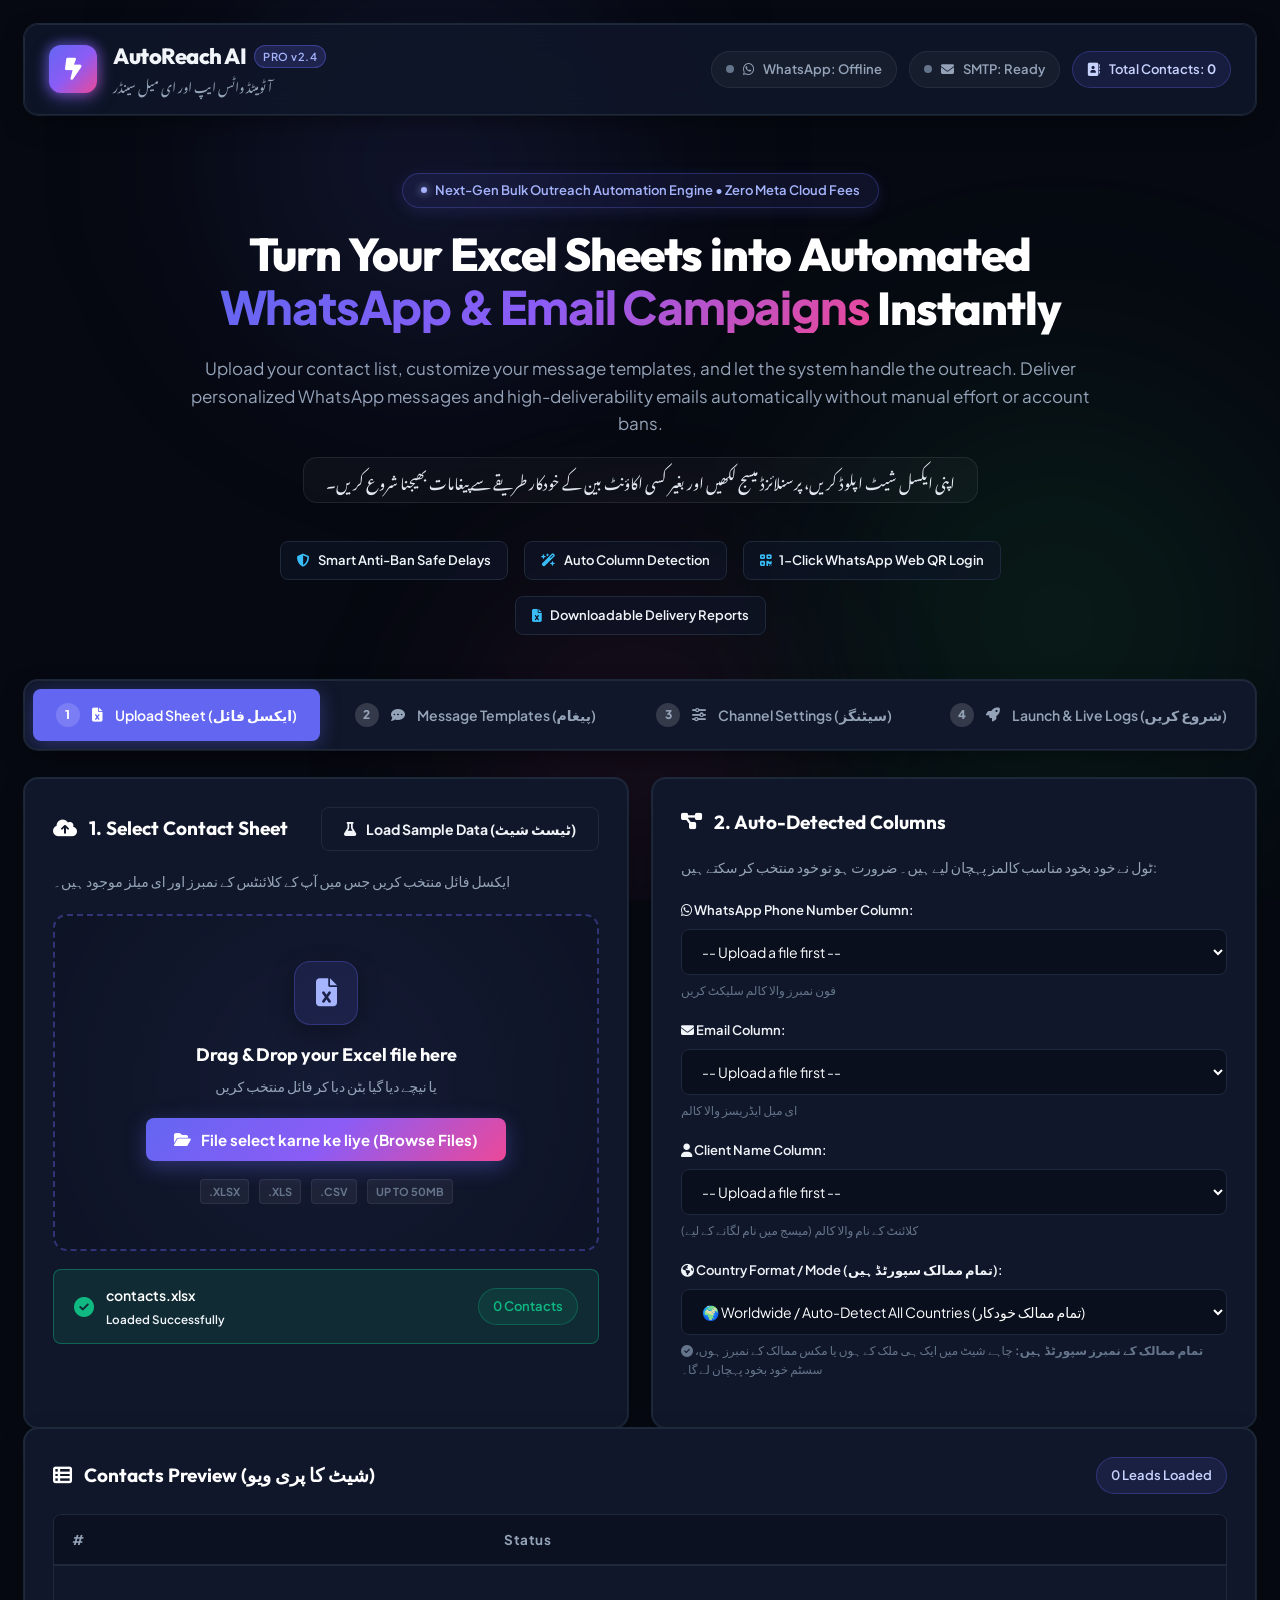
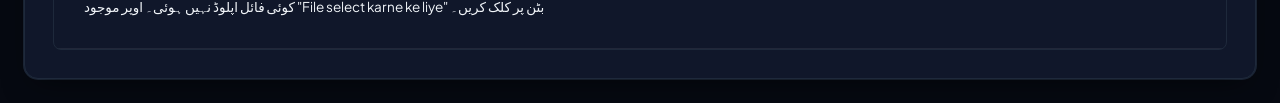
==== templates/index.html @ 42fe32dc "fix: route static assets directly to Flask for Vercel deployment" ====
<!DOCTYPE html>
<html lang="en">
<head>
    <meta charset="UTF-8">
    <meta name="viewport" content="width=device-width, initial-scale=1.0">
    <title>AutoReach AI - Turn Your Excel Sheets into Automated WhatsApp & Email Campaigns Instantly</title>
    <!-- Stylesheets -->
    <link rel="stylesheet" href="/static/style.css">
    <link rel="stylesheet" href="https://cdnjs.cloudflare.com/ajax/libs/font-awesome/6.5.1/css/all.min.css">
</head>
<body>
    <!-- Ambient Background Light Effects -->
    <div class="bg-ambient">
        <div class="ambient-light-1"></div>
        <div class="ambient-light-2"></div>
        <div class="ambient-light-3"></div>
    </div>

    <div class="app-wrapper">
        <!-- Top Navigation Bar -->
        <header class="top-navbar">
            <a href="#" class="brand-wrapper">
                <div class="brand-icon-box">
                    <i class="fa-solid fa-bolt-lightning"></i>
                </div>
                <div class="brand-text">
                    <h1>AutoReach AI <span class="version-tag">PRO v2.4</span></h1>
                    <span class="brand-urdu-tag">آٹومیٹڈ واٹس ایپ اور ای میل سینڈر</span>
                </div>
            </a>

            <!-- System Indicators -->
            <div class="nav-indicators">
                <div class="status-badge wa-badge" id="waStatusPill">
                    <span class="dot"></span>
                    <i class="fa-brands fa-whatsapp"></i>
                    <span id="waStatusText">WhatsApp: Offline</span>
                </div>
                <div class="status-badge email-badge" id="emailStatusPill">
                    <span class="dot"></span>
                    <i class="fa-solid fa-envelope"></i>
                    <span id="emailStatusText">SMTP: Ready</span>
                </div>
                <div class="status-badge contacts-counter-badge">
                    <i class="fa-solid fa-address-book"></i>
                    <span>Total Contacts: <strong id="totalContactsBadge">0</strong></span>
                </div>
            </div>
        </header>

        <!-- Hero Section with User's Exact Heading & Copy -->
        <section class="hero-section">
            <div class="hero-pill">
                <span class="pulse-indicator"></span>
                <span>Next-Gen Bulk Outreach Automation Engine • Zero Meta Cloud Fees</span>
            </div>

            <h1 class="hero-title">
                Turn Your Excel Sheets into Automated <span class="gradient-text">WhatsApp & Email Campaigns</span> Instantly
            </h1>

            <p class="hero-lead">
                Upload your contact list, customize your message templates, and let the system handle the outreach. Deliver personalized WhatsApp messages and high-deliverability emails automatically without manual effort or account bans.
            </p>

            <div class="hero-urdu-box">
                اپنی ایکسل شیٹ اپلوڈ کریں، پرسنلائزڈ میسج لکھیں اور بغیر کسی اکاؤنٹ بین کے خودکار طریقے سے پیغامات بھیجنا شروع کریں۔
            </div>

            <div class="features-bar">
                <div class="feature-pill-item">
                    <i class="fa-solid fa-shield-halved"></i>
                    <span>Smart Anti-Ban Safe Delays</span>
                </div>
                <div class="feature-pill-item">
                    <i class="fa-solid fa-wand-magic-sparkles"></i>
                    <span>Auto Column Detection</span>
                </div>
                <div class="feature-pill-item">
                    <i class="fa-solid fa-qrcode"></i>
                    <span>1-Click WhatsApp Web QR Login</span>
                </div>
                <div class="feature-pill-item">
                    <i class="fa-solid fa-file-excel"></i>
                    <span>Downloadable Delivery Reports</span>
                </div>
            </div>
        </section>

        <!-- 4-Step Interactive Workflow Navigation -->
        <nav class="workflow-nav-wrapper">
            <div class="workflow-tabs">
                <button class="tab-trigger active" data-tab="tab-upload">
                    <span class="tab-step-badge">1</span>
                    <i class="fa-solid fa-file-excel"></i>
                    <span>Upload Sheet (ایکسل فائل)</span>
                </button>
                <button class="tab-trigger" data-tab="tab-message">
                    <span class="tab-step-badge">2</span>
                    <i class="fa-solid fa-comment-dots"></i>
                    <span>Message Templates (پیغام)</span>
                </button>
                <button class="tab-trigger" data-tab="tab-config">
                    <span class="tab-step-badge">3</span>
                    <i class="fa-solid fa-sliders"></i>
                    <span>Channel Settings (سیٹنگز)</span>
                </button>
                <button class="tab-trigger" data-tab="tab-campaign">
                    <span class="tab-step-badge">4</span>
                    <i class="fa-solid fa-rocket"></i>
                    <span>Launch & Live Logs (شروع کریں)</span>
                </button>
            </div>
        </nav>

        <!-- TAB 1: UPLOAD & MAPPING -->
        <section class="tab-content active" id="tab-upload">
            <div class="grid-2">
                <!-- Dropzone Area -->
                <div class="pro-card">
                    <div class="pro-card-header">
                        <h3><i class="fa-solid fa-cloud-arrow-up text-accent"></i> 1. Select Contact Sheet</h3>
                        <button type="button" class="btn-pro btn-pro-outline font-sm" id="btnLoadSample">
                            <i class="fa-solid fa-flask"></i> Load Sample Data (ٹیسٹ شیٹ)
                        </button>
                    </div>
                    <p class="card-subtitle">
                        ایکسل فائل منتخب کریں جس میں آپ کے کلائنٹس کے نمبرز اور ای میلز موجود ہیں۔
                    </p>

                    <div class="dropzone-container" id="dropZone">
                        <input type="file" id="fileInput" accept=".xlsx, .xls, .csv" hidden>
                        <div class="drop-icon-wrapper">
                            <i class="fa-solid fa-file-excel"></i>
                        </div>
                        <h4 class="drop-headline">Drag & Drop your Excel file here</h4>
                        <p class="drop-subtext">یا نیچے دیا گیا بٹن دبا کر فائل منتخب کریں</p>

                        <!-- User's Requested Button -->
                        <button type="button" class="btn-file-select" onclick="document.getElementById('fileInput').click()">
                            <i class="fa-solid fa-folder-open"></i> File select karne ke liye (Browse Files)
                        </button>

                        <div class="file-type-tags">
                            <span class="tag-badge">.XLSX</span>
                            <span class="tag-badge">.XLS</span>
                            <span class="tag-badge">.CSV</span>
                            <span class="tag-badge">UP TO 50MB</span>
                        </div>
                    </div>

                    <div class="file-loaded-banner hidden" id="fileInfoBadge">
                        <div class="file-loaded-info">
                            <i class="fa-solid fa-circle-check"></i>
                            <div>
                                <div id="loadedFileName" style="color: white;">contacts.xlsx</div>
                                <small class="text-muted">Loaded Successfully</small>
                            </div>
                        </div>
                        <span class="status-badge connected" id="loadedRowCount">0 Contacts</span>
                    </div>
                </div>

                <!-- Column Auto-Mapper -->
                <div class="pro-card">
                    <div class="pro-card-header">
                        <h3><i class="fa-solid fa-diagram-project text-cyan"></i> 2. Auto-Detected Columns</h3>
                    </div>
                    <p class="card-subtitle">
                        ٹول نے خود بخود مناسب کالمز پہچان لیے ہیں۔ ضرورت ہو تو خود منتخب کر سکتے ہیں:
                    </p>

                    <div class="form-group">
                        <label class="form-label"><i class="fa-brands fa-whatsapp text-success"></i> WhatsApp Phone Number Column:</label>
                        <select id="mapPhone" class="form-select">
                            <option value="">-- Upload a file first --</option>
                        </select>
                        <small class="help-text">فون نمبرز والا کالم سلیکٹ کریں</small>
                    </div>

                    <div class="form-group">
                        <label class="form-label"><i class="fa-solid fa-envelope text-email"></i> Email Column:</label>
                        <select id="mapEmail" class="form-select">
                            <option value="">-- Upload a file first --</option>
                        </select>
                        <small class="help-text">ای میل ایڈریسز والا کالم</small>
                    </div>

                    <div class="form-group">
                        <label class="form-label"><i class="fa-solid fa-user text-warning"></i> Client Name Column:</label>
                        <select id="mapName" class="form-select">
                            <option value="">-- Upload a file first --</option>
                        </select>
                        <small class="help-text">کلائنٹ کے نام والا کالم (میسج میں نام لگانے کے لیے)</small>
                    </div>

                    <div class="form-group">
                        <label class="form-label"><i class="fa-solid fa-earth-americas text-cyan"></i> Country Format / Mode (تمام ممالک سپورٹڈ ہیں):</label>
                        <select id="countryModeSelect" class="form-select">
                            <option value="AUTO" selected>🌍 Worldwide / Auto-Detect All Countries (تمام ممالک خودکار)</option>
                            <option value="PK">🇵🇰 Pakistan (+92 / 03xx)</option>
                            <option value="AE">🇦🇪 United Arab Emirates (+971 / 05xx)</option>
                            <option value="SA">🇸🇦 Saudi Arabia (+966 / 05xx)</option>
                            <option value="US">🇺🇸 United States / Canada (+1)</option>
                            <option value="GB">🇬🇧 United Kingdom (+44)</option>
                            <option value="IN">🇮🇳 India (+91)</option>
                            <option value="OM">🇴🇲 Oman (+968)</option>
                            <option value="QA">🇶🇦 Qatar (+974)</option>
                            <option value="KW">🇰🇼 Kuwait (+965)</option>
                            <option value="BH">🇧🇭 Bahrain (+973)</option>
                            <option value="DE">🇩🇪 Germany (+49)</option>
                            <option value="TR">🇹🇷 Turkey (+90)</option>
                            <option value="AU">🇦🇺 Australia (+61)</option>
                        </select>
                        <small class="help-text">
                            <i class="fa-solid fa-circle-check text-success"></i> <strong>تمام ممالک کے نمبرز سپورٹڈ ہیں:</strong> چاہے شیٹ میں ایک ہی ملک کے ہوں یا مکس ممالک کے نمبرز ہوں، سسٹم خود بخود پہچان لے گا۔
                        </small>
                    </div>
                </div>
            </div>

            <!-- Contacts Preview Table -->
            <div class="pro-card mt-4">
                <div class="pro-card-header">
                    <h3><i class="fa-solid fa-table-list text-accent"></i> Contacts Preview (شیٹ کا پری ویو)</h3>
                    <span class="status-badge contacts-counter-badge" id="previewTotalBadge">0 Leads Loaded</span>
                </div>
                <div class="pro-table-wrapper">
                    <table class="pro-table" id="previewTable">
                        <thead>
                            <tr>
                                <th>#</th>
                                <th>Status</th>
                            </tr>
                        </thead>
                        <tbody>
                            <tr>
                                <td colspan="2" class="text-center text-muted" style="padding: 30px;">
                                    کوئی فائل اپلوڈ نہیں ہوئی۔ اوپر موجود "File select karne ke liye" بٹن پر کلک کریں۔
                                </td>
                            </tr>
                        </tbody>
                    </table>
                </div>
            </div>
        </section>

        <!-- TAB 2: MESSAGE TEMPLATES & LIVE PHONE PREVIEW -->
        <section class="tab-content" id="tab-message">
            <div class="variables-ribbon">
                <span class="ribbon-label"><i class="fa-solid fa-tags"></i> Dynamic Personalization Tags:</span>
                <div class="tags-group" id="variablesTags">
                    <button type="button" class="var-tag-btn" data-var="{Name}">+ {Name}</button>
                    <button type="button" class="var-tag-btn" data-var="{Phone}">+ {Phone}</button>
                    <button type="button" class="var-tag-btn" data-var="{Email}">+ {Email}</button>
                    <button type="button" class="var-tag-btn" data-var="{Company}">+ {Company}</button>
                </div>
                <small class="text-muted ml-auto">ٹیگ پر کلک کریں، یہ خود بخود میسج میں ایڈ ہو جائے گا</small>
            </div>

            <div class="grid-2">
                <!-- Text Editors -->
                <div>
                    <!-- WhatsApp Template -->
                    <div class="pro-card mb-4">
                        <div class="pro-card-header">
                            <h3><i class="fa-brands fa-whatsapp text-success"></i> WhatsApp Message Template</h3>
                        </div>
                        <div class="form-group">
                            <label class="form-label">Message Content (اردو یا انگلش):</label>
                            <textarea id="waMessageText" class="form-textarea" rows="7" placeholder="Salam {Name}!&#10;&#10;Umeed hai aap theek hongey. Humari service ke hawalay se rabta kar rahay hain...&#10;&#10;Regards,&#10;Your Business">Salam {Name}! 

Umeed hai aap theek hongey. Ye aik automated personalized message hai. Agar aap ko mazeed maloomat chahiye ho to zaroor rabta karein!

Regards,
My Business</textarea>
                            <small class="help-text">دائیں جانب فون پری ویو میں دیکھ سکتے ہیں کہ یہ میسج موبائل پر کیسا لگے گا</small>
                        </div>
                    </div>

                    <!-- Email Template -->
                    <div class="pro-card">
                        <div class="pro-card-header">
                            <h3><i class="fa-solid fa-envelope text-email"></i> Email Message Template</h3>
                        </div>
                        <div class="form-group">
                            <label class="form-label">Email Subject (موضوع):</label>
                            <input type="text" id="emailSubject" class="form-input" value="Special Update for {Name}">
                        </div>
                        <div class="form-group">
                            <label class="form-label">Email Body (پیغام):</label>
                            <textarea id="emailBody" class="form-textarea" rows="6" placeholder="Hi {Name},&#10;&#10;We are reaching out to you regarding...&#10;&#10;Best regards,&#10;Your Team">Dear {Name},

We hope this email finds you well. 

This is an automated communication regarding your inquiry. Please feel free to reply directly to this email if you have any questions.

Best regards,
Business Outreach Team</textarea>
                        </div>
                    </div>
                </div>

                <!-- Live Phone Mockup Preview -->
                <div class="pro-card text-center">
                    <div class="pro-card-header">
                        <h3><i class="fa-solid fa-mobile-screen-button text-cyan"></i> Live Phone Mockup</h3>
                        <span class="status-badge wa-badge connected"><span class="dot"></span> Real-time Preview</span>
                    </div>
                    <p class="card-subtitle">جیسے جیسے آپ بائیں طرف لکھیں گے، یہ خود بخود اپڈیٹ ہوگا:</p>

                    <div class="phone-mockup-wrapper">
                        <div class="phone-screen">
                            <div class="phone-screen-header">
                                <div class="phone-avatar">C</div>
                                <div class="phone-contact-info">
                                    <div class="phone-contact-name" id="mockupContactName">Ali Khan</div>
                                    <div class="phone-contact-status">online</div>
                                </div>
                                <i class="fa-solid fa-video text-muted"></i>
                                <i class="fa-solid fa-phone text-muted" style="margin-left: 10px;"></i>
                            </div>

                            <div class="phone-chat-body">
                                <div class="wa-message-bubble">
                                    <div id="mockupMessageText">Salam Ali Khan! 

Umeed hai aap theek hongey. Ye aik automated personalized message hai.</div>
                                    <div class="wa-bubble-footer">
                                        <span>12:45 PM</span>
                                        <i class="fa-solid fa-check-double"></i>
                                    </div>
                                </div>
                            </div>
                        </div>
                    </div>
                </div>
            </div>
        </section>

        <!-- TAB 3: SETTINGS -->
        <section class="tab-content" id="tab-config">
            <div class="grid-2">
                <!-- WhatsApp Web Settings -->
                <div class="pro-card">
                    <div class="pro-card-header">
                        <h3><i class="fa-brands fa-whatsapp text-success"></i> WhatsApp Web Connection</h3>
                    </div>
                    <p class="card-subtitle">
                        واٹس ایپ سے میسج بھیجنے کے لیے نیچے دیے گئے بٹن پر کلک کریں۔ کروم براؤزر کھلے گا، اس میں اپنے واٹس ایپ سے کیو آر کوڈ (QR Code) اسکین کر لیں:
                    </p>

                    <div style="background: var(--bg-black); border: 1px solid var(--border-card); border-radius: var(--radius-sm); padding: 22px; text-align: center; margin-bottom: 20px;">
                        <div id="waDetailedStatus" style="font-weight: 600; margin-bottom: 16px; color: var(--text-secondary);">
                            کروم براؤزر ابھی بند ہے۔ نیچے دیا گیا سبز بٹن دبائیں۔
                        </div>
                        <div style="display: flex; gap: 12px; justify-content: center; flex-wrap: wrap;">
                            <button type="button" class="btn-pro btn-pro-wa" id="btnLaunchWhatsApp">
                                <i class="fa-brands fa-whatsapp"></i> Launch WhatsApp Web & Login (کروم کھولیں)
                            </button>
                            <button type="button" class="btn-pro btn-pro-outline" id="btnCheckWhatsAppStatus">
                                <i class="fa-solid fa-rotate"></i> Check Connection
                            </button>
                        </div>
                    </div>

                    <div class="feature-pill-item" style="background: rgba(37, 211, 102, 0.08); border-color: rgba(37, 211, 102, 0.3);">
                        <i class="fa-solid fa-lock" style="color: var(--wa-green);"></i>
                        <span style="color: #d1fae5; font-size: 13px;">
                            <strong>سیشن محفوظ رہتا ہے:</strong> صرف ایک بار کیو آر اسکین کرنا پڑے گا، آئندہ خود بخود لاگ ان رہے گا۔
                        </span>
                    </div>
                </div>

                <!-- Email SMTP Settings -->
                <div class="pro-card">
                    <div class="pro-card-header">
                        <h3><i class="fa-solid fa-envelope-circle-check text-email"></i> Email SMTP Configuration</h3>
                    </div>
                    <div class="form-group">
                        <label class="form-label">Email Provider:</label>
                        <select id="emailProvider" class="form-select">
                            <option value="gmail" selected>Gmail (smtp.gmail.com)</option>
                            <option value="outlook">Outlook / Hotmail</option>
                            <option value="yahoo">Yahoo Mail</option>
                            <option value="custom">Custom SMTP (cPanel / Titan / Domain)</option>
                        </select>
                    </div>

                    <div class="form-group">
                        <label class="form-label">Sender Email Address (آپ کا ای میل):</label>
                        <input type="email" id="senderEmail" class="form-input" placeholder="yourbusiness@gmail.com">
                    </div>

                    <div class="form-group">
                        <label class="form-label">App Password (گوگل ایپ پاسورڈ):</label>
                        <input type="password" id="senderPassword" class="form-input" placeholder="16-letter App Password">
                        <small class="help-text">
                            Gmail کے لیے اپنا عام پاسورڈ نہیں بلکہ <strong>Google App Password</strong> استعمال کریں (<a href="https://myaccount.google.com/apppasswords" target="_blank" style="color: var(--email-blue); text-decoration: underline;">یہاں سے جنریٹ کریں</a>).
                        </small>
                    </div>

                    <div id="customSmtpFields" class="hidden">
                        <div class="grid-2">
                            <div class="form-group">
                                <label class="form-label">SMTP Server Host:</label>
                                <input type="text" id="customHost" class="form-input" placeholder="mail.yourdomain.com">
                            </div>
                            <div class="form-group">
                                <label class="form-label">Port:</label>
                                <input type="number" id="customPort" class="form-input" value="587">
                            </div>
                        </div>
                    </div>

                    <div style="margin-top: 18px;">
                        <button type="button" class="btn-pro btn-pro-outline" id="btnTestEmail">
                            <i class="fa-solid fa-vial-circle-check"></i> Test Email Credentials (ٹیسٹ کریں)
                        </button>
                        <span id="testEmailResult" class="font-sm" style="margin-left: 12px;"></span>
                    </div>
                </div>
            </div>

            <!-- Anti-Ban & Safe Delay -->
            <div class="pro-card mt-4">
                <div class="pro-card-header">
                    <h3><i class="fa-solid fa-shield-virus text-warning"></i> Anti-Ban Safe Delays (واٹس ایپ محفوظ رکھنے کے لیے وقفہ)</h3>
                </div>
                <div class="grid-3">
                    <div class="form-group">
                        <label class="form-label">Minimum Delay (سیکنڈز):</label>
                        <input type="number" id="minDelay" class="form-input" value="6" min="3" max="60">
                    </div>
                    <div class="form-group">
                        <label class="form-label">Maximum Delay (سیکنڈز):</label>
                        <input type="number" id="maxDelay" class="form-input" value="12" min="5" max="120">
                    </div>
                    <div class="form-group">
                        <label class="form-label">Active Channels:</label>
                        <div style="display: flex; gap: 20px; margin-top: 10px;">
                            <label style="display: flex; align-items: center; gap: 8px; cursor: pointer; font-weight: 600;">
                                <input type="checkbox" id="chkWhatsApp" checked> WhatsApp
                            </label>
                            <label style="display: flex; align-items: center; gap: 8px; cursor: pointer; font-weight: 600;">
                                <input type="checkbox" id="chkEmail" checked> Email
                            </label>
                        </div>
                    </div>
                </div>
            </div>
        </section>

        <!-- TAB 4: CAMPAIGN LAUNCH & LIVE TERMINAL -->
        <section class="tab-content" id="tab-campaign">
            <!-- Launch Banner -->
            <div class="launch-banner">
                <div class="launch-banner-text">
                    <h2>Ready to Launch Outreach Campaign?</h2>
                    <p>ایک کلک کریں اور تمام نمبرز اور ای میلز پر خود بخود پرسنلائزڈ میسجز جانا شروع ہو جائیں گے:</p>
                </div>
                <div class="launch-actions">
                    <button type="button" class="btn-pro btn-pro-primary btn-pro-lg" id="btnStartCampaign">
                        <i class="fa-solid fa-play"></i> Start Automated Campaign (شروع کریں)
                    </button>
                    <button type="button" class="btn-pro btn-pro-danger btn-pro-lg" id="btnStopCampaign" disabled>
                        <i class="fa-solid fa-pause"></i> Pause / Stop (روکیں)
                    </button>
                    <a href="/api/download-report" class="btn-pro btn-pro-wa btn-pro-lg" id="btnDownloadReport" style="display:none;">
                        <i class="fa-solid fa-file-arrow-down"></i> Download Excel Report (رپورٹ ڈاؤنلوڈ)
                    </a>
                </div>
            </div>

            <!-- Live Progress Bar & Metrics -->
            <div class="pro-card">
                <div class="pro-progress-container">
                    <div class="pro-progress-header">
                        <div>
                            <span style="font-weight: 700; color: var(--text-secondary);">Campaign Status:</span>
                            <span class="progress-active-target" id="currentTargetText">Waiting to start...</span>
                        </div>
                        <span class="progress-pct" id="progressPercent">0%</span>
                    </div>
                    <div class="pro-progress-track">
                        <div class="pro-progress-fill" id="progressBarFill" style="width: 0%;"></div>
                    </div>
                </div>

                <!-- KPI Metrics Cards -->
                <div class="metrics-hub">
                    <div class="metric-box">
                        <div class="metric-name">Total Leads</div>
                        <div class="metric-number text-white" id="metricTotal">0</div>
                    </div>
                    <div class="metric-box metric-sent">
                        <div class="metric-name">Successfully Sent</div>
                        <div class="metric-number text-success" id="metricSent">0</div>
                    </div>
                    <div class="metric-box metric-failed">
                        <div class="metric-name">Failed / Skipped</div>
                        <div class="metric-number text-danger" id="metricFailed">0</div>
                    </div>
                    <div class="metric-box metric-remaining">
                        <div class="metric-name">Remaining</div>
                        <div class="metric-number text-cyan" id="metricRemaining">0</div>
                    </div>
                </div>
            </div>

            <!-- Terminal Console -->
            <div class="terminal-card mt-4">
                <div class="terminal-header">
                    <div class="terminal-title">
                        <div class="terminal-dots">
                            <span class="dot-r"></span>
                            <span class="dot-y"></span>
                            <span class="dot-g"></span>
                        </div>
                        <i class="fa-solid fa-terminal" style="margin-left: 10px;"></i>
                        <span>LIVE EXECUTION TERMINAL</span>
                    </div>
                    <button type="button" class="btn-pro btn-pro-outline font-sm" id="btnClearLogs">
                        <i class="fa-solid fa-trash-can"></i> Clear Terminal
                    </button>
                </div>
                <div class="terminal-body" id="terminalLogs">
                    <div class="t-line">
                        <span class="t-time">[00:00:00]</span>
                        <span class="t-msg-info">System initialized. AutoReach Pro Engine ready for execution.</span>
                    </div>
                </div>
            </div>
        </section>
    </div>

    <!-- Scripts -->
    <script src="/static/app.js"></script>
</body>
</html>
---- static/style.css ----
/* ==========================================================================
   AutoReach AI - Ultra-Premium SaaS Stylesheet
   Modern Glassmorphic Dark Architecture with Vibrant Accents
   ========================================================================== */

@import url('https://fonts.googleapis.com/css2?family=Outfit:wght@400;500;600;700;800&family=Plus+Jakarta+Sans:wght@300;400;500;600;700&family=JetBrains+Mono:wght@400;500;600&family=Noto+Nastaliq+Urdu:wght@400;600;700&display=swap');

:root {
    /* Color Palette */
    --bg-black: #060911;
    --bg-dark: #0a0f1d;
    --bg-card: #10172a;
    --bg-card-hover: #151f38;
    --bg-card-glass: rgba(16, 23, 42, 0.85);
    --bg-input: #0a0f1d;
    
    --border-subtle: rgba(255, 255, 255, 0.07);
    --border-card: #1e293b;
    --border-focus: #6366f1;

    --text-pure: #ffffff;
    --text-primary: #f1f5f9;
    --text-secondary: #94a3b8;
    --text-muted: #64748b;

    /* Accents */
    --accent: #6366f1;
    --accent-hover: #4f46e5;
    --accent-glow: rgba(99, 102, 241, 0.35);
    --accent-gradient: linear-gradient(135deg, #6366f1 0%, #8b5cf6 50%, #ec4899 100%);
    
    --wa-green: #25d366;
    --wa-green-glow: rgba(37, 211, 102, 0.3);
    --wa-gradient: linear-gradient(135deg, #25d366 0%, #128c7e 100%);
    
    --email-blue: #38bdf8;
    --email-glow: rgba(56, 189, 248, 0.3);
    
    --success: #10b981;
    --success-bg: rgba(16, 185, 129, 0.12);
    --danger: #ef4444;
    --danger-bg: rgba(239, 68, 68, 0.12);
    --warning: #f59e0b;
    --warning-bg: rgba(245, 158, 11, 0.12);
    --info: #06b6d4;

    /* Typography */
    --font-heading: 'Outfit', sans-serif;
    --font-body: 'Plus Jakarta Sans', system-ui, sans-serif;
    --font-code: 'JetBrains Mono', monospace;
    --font-urdu: 'Noto Nastaliq Urdu', serif;

    /* Radius & Shadows */
    --radius-sm: 8px;
    --radius-md: 14px;
    --radius-lg: 20px;
    --radius-full: 9999px;
    
    --shadow-card: 0 10px 30px -10px rgba(0, 0, 0, 0.6), 0 0 0 1px var(--border-card);
    --shadow-glow: 0 0 35px -5px var(--accent-glow);
}

/* Base Styles */
* {
    margin: 0;
    padding: 0;
    box-sizing: border-box;
    font-family: var(--font-body);
}

body {
    background-color: var(--bg-black);
    color: var(--text-primary);
    min-height: 100vh;
    overflow-x: hidden;
    position: relative;
    line-height: 1.6;
}

/* Ambient Background Lights */
.bg-ambient {
    position: fixed;
    top: 0;
    left: 0;
    width: 100vw;
    height: 100vh;
    pointer-events: none;
    z-index: 0;
    overflow: hidden;
}

.ambient-light-1 {
    position: absolute;
    top: -15%;
    left: 10%;
    width: 600px;
    height: 600px;
    border-radius: 50%;
    background: radial-gradient(circle, rgba(99, 102, 241, 0.15) 0%, rgba(99, 102, 241, 0) 70%);
    filter: blur(80px);
}

.ambient-light-2 {
    position: absolute;
    top: 30%;
    right: -10%;
    width: 700px;
    height: 700px;
    border-radius: 50%;
    background: radial-gradient(circle, rgba(37, 211, 102, 0.12) 0%, rgba(37, 211, 102, 0) 70%);
    filter: blur(100px);
}

.ambient-light-3 {
    position: absolute;
    bottom: -10%;
    left: 30%;
    width: 500px;
    height: 500px;
    border-radius: 50%;
    background: radial-gradient(circle, rgba(236, 72, 153, 0.1) 0%, rgba(236, 72, 153, 0) 70%);
    filter: blur(80px);
}

/* Main Layout */
.app-wrapper {
    position: relative;
    z-index: 1;
    max-width: 1320px;
    margin: 0 auto;
    padding: 24px;
}

/* Top Navigation Bar */
.top-navbar {
    display: flex;
    justify-content: space-between;
    align-items: center;
    background: var(--bg-card-glass);
    backdrop-filter: blur(16px);
    -webkit-backdrop-filter: blur(16px);
    border: 1px solid var(--border-card);
    padding: 14px 24px;
    border-radius: var(--radius-md);
    margin-bottom: 28px;
    box-shadow: var(--shadow-card);
    position: sticky;
    top: 20px;
    z-index: 100;
}

.brand-wrapper {
    display: flex;
    align-items: center;
    gap: 16px;
    text-decoration: none;
    color: inherit;
}

.brand-icon-box {
    position: relative;
    width: 48px;
    height: 48px;
    background: var(--accent-gradient);
    border-radius: 12px;
    display: flex;
    align-items: center;
    justify-content: center;
    font-size: 22px;
    color: white;
    box-shadow: 0 6px 20px var(--accent-glow);
}

.brand-icon-box::after {
    content: '';
    position: absolute;
    inset: -2px;
    border-radius: 14px;
    background: var(--accent-gradient);
    z-index: -1;
    opacity: 0.6;
    filter: blur(6px);
}

.brand-text h1 {
    font-family: var(--font-heading);
    font-size: 22px;
    font-weight: 800;
    letter-spacing: -0.5px;
    display: flex;
    align-items: center;
    gap: 8px;
}

.brand-text h1 .version-tag {
    font-size: 11px;
    font-weight: 600;
    padding: 2px 8px;
    background: rgba(99, 102, 241, 0.2);
    border: 1px solid rgba(99, 102, 241, 0.4);
    border-radius: var(--radius-full);
    color: #a5b4fc;
    letter-spacing: 0.5px;
}

.brand-urdu-tag {
    font-family: var(--font-urdu);
    font-size: 13px;
    color: var(--text-secondary);
    line-height: 1.2;
}

/* Nav Status Badges */
.nav-indicators {
    display: flex;
    align-items: center;
    gap: 12px;
}

.status-badge {
    display: inline-flex;
    align-items: center;
    gap: 9px;
    padding: 7px 14px;
    border-radius: var(--radius-full);
    font-size: 13px;
    font-weight: 600;
    background: rgba(255, 255, 255, 0.04);
    border: 1px solid var(--border-subtle);
    color: var(--text-secondary);
    transition: all 0.25s ease;
}

.status-badge .dot {
    width: 8px;
    height: 8px;
    border-radius: 50%;
    background: var(--text-muted);
    transition: all 0.25s ease;
}

.status-badge.connected {
    background: rgba(16, 185, 129, 0.1);
    border-color: rgba(16, 185, 129, 0.3);
    color: var(--success);
}

.status-badge.connected .dot {
    background: var(--success);
    box-shadow: 0 0 10px var(--success);
    animation: pulse 2s infinite;
}

.status-badge.wa-badge.connected {
    background: rgba(37, 211, 102, 0.1);
    border-color: rgba(37, 211, 102, 0.3);
    color: var(--wa-green);
}

.status-badge.wa-badge.connected .dot {
    background: var(--wa-green);
    box-shadow: 0 0 10px var(--wa-green);
}

.contacts-counter-badge {
    background: rgba(99, 102, 241, 0.12);
    border-color: rgba(99, 102, 241, 0.3);
    color: #c7d2fe;
}

@keyframes pulse {
    0%, 100% { transform: scale(1); opacity: 1; }
    50% { transform: scale(1.3); opacity: 0.7; }
}

/* Hero Section */
.hero-section {
    text-align: center;
    padding: 30px 20px 45px 20px;
    max-width: 980px;
    margin: 0 auto;
}

.hero-pill {
    display: inline-flex;
    align-items: center;
    gap: 8px;
    padding: 6px 18px;
    border-radius: var(--radius-full);
    background: rgba(99, 102, 241, 0.1);
    border: 1px solid rgba(99, 102, 241, 0.3);
    color: #a5b4fc;
    font-size: 13px;
    font-weight: 600;
    margin-bottom: 20px;
    box-shadow: 0 4px 15px rgba(99, 102, 241, 0.15);
}

.hero-pill .pulse-indicator {
    width: 6px;
    height: 6px;
    border-radius: 50%;
    background: #a5b4fc;
    box-shadow: 0 0 8px #a5b4fc;
}

.hero-title {
    font-family: var(--font-heading);
    font-size: 46px;
    font-weight: 800;
    line-height: 1.15;
    letter-spacing: -1.2px;
    color: var(--text-pure);
    margin-bottom: 20px;
}

.gradient-text {
    background: var(--accent-gradient);
    -webkit-background-clip: text;
    -webkit-text-fill-color: transparent;
    display: inline-block;
}

.hero-lead {
    font-size: 17px;
    color: var(--text-secondary);
    line-height: 1.6;
    margin-bottom: 20px;
    font-weight: 400;
}

.hero-urdu-box {
    display: inline-block;
    background: rgba(255, 255, 255, 0.03);
    border: 1px solid rgba(255, 255, 255, 0.08);
    border-radius: var(--radius-md);
    padding: 10px 22px;
    font-family: var(--font-urdu);
    font-size: 15px;
    color: #e2e8f0;
    margin-bottom: 28px;
    direction: rtl;
}

/* Feature Highlights Bar */
.features-bar {
    display: flex;
    justify-content: center;
    gap: 16px;
    flex-wrap: wrap;
    margin-top: 10px;
}

.feature-pill-item {
    display: flex;
    align-items: center;
    gap: 8px;
    background: rgba(16, 23, 42, 0.6);
    border: 1px solid var(--border-card);
    padding: 8px 16px;
    border-radius: var(--radius-sm);
    font-size: 13px;
    font-weight: 600;
    color: var(--text-primary);
}

.feature-pill-item i {
    color: var(--email-blue);
}

/* Workflow Step Tabs */
.workflow-nav-wrapper {
    margin-bottom: 28px;
}

.workflow-tabs {
    display: flex;
    gap: 12px;
    background: var(--bg-card);
    border: 1px solid var(--border-card);
    padding: 8px;
    border-radius: var(--radius-md);
    box-shadow: var(--shadow-card);
    overflow-x: auto;
}

.tab-trigger {
    flex: 1;
    display: flex;
    align-items: center;
    justify-content: center;
    gap: 12px;
    padding: 14px 20px;
    background: transparent;
    border: none;
    border-radius: var(--radius-sm);
    color: var(--text-secondary);
    font-weight: 600;
    font-size: 14px;
    cursor: pointer;
    transition: all 0.25s ease;
    white-space: nowrap;
}

.tab-trigger:hover {
    color: var(--text-pure);
    background: rgba(255, 255, 255, 0.04);
}

.tab-trigger.active {
    background: var(--accent);
    color: var(--text-pure);
    box-shadow: 0 4px 20px var(--accent-glow);
}

.tab-step-badge {
    width: 24px;
    height: 24px;
    border-radius: 50%;
    background: rgba(255, 255, 255, 0.15);
    display: inline-flex;
    align-items: center;
    justify-content: center;
    font-size: 12px;
    font-weight: 800;
}

/* Cards & Layout */
.tab-content {
    display: none;
}

.tab-content.active {
    display: block;
    animation: slideUpFade 0.3s cubic-bezier(0.16, 1, 0.3, 1);
}

@keyframes slideUpFade {
    from { opacity: 0; transform: translateY(12px); }
    to { opacity: 1; transform: translateY(0); }
}

.grid-2 {
    display: grid;
    grid-template-columns: repeat(auto-fit, minmax(380px, 1fr));
    gap: 24px;
}

.grid-3 {
    display: grid;
    grid-template-columns: repeat(auto-fit, minmax(260px, 1fr));
    gap: 20px;
}

.pro-card {
    background: var(--bg-card);
    border: 1px solid var(--border-card);
    border-radius: var(--radius-md);
    padding: 28px;
    box-shadow: var(--shadow-card);
    position: relative;
    overflow: hidden;
}

.pro-card-header {
    display: flex;
    justify-content: space-between;
    align-items: center;
    margin-bottom: 20px;
}

.pro-card-header h3 {
    font-family: var(--font-heading);
    font-size: 19px;
    font-weight: 700;
    color: var(--text-pure);
    display: flex;
    align-items: center;
    gap: 12px;
}

.card-subtitle {
    font-size: 14px;
    color: var(--text-secondary);
    margin-bottom: 22px;
    line-height: 1.5;
}

/* Drag & Drop Zone */
.dropzone-container {
    border: 2px dashed rgba(99, 102, 241, 0.4);
    border-radius: var(--radius-md);
    padding: 45px 25px;
    text-align: center;
    background: radial-gradient(circle at center, rgba(99, 102, 241, 0.05) 0%, rgba(10, 15, 29, 0.4) 100%);
    transition: all 0.3s cubic-bezier(0.16, 1, 0.3, 1);
    cursor: pointer;
    position: relative;
}

.dropzone-container:hover, .dropzone-container.dragover {
    border-color: var(--accent);
    background: rgba(99, 102, 241, 0.1);
    box-shadow: 0 0 30px rgba(99, 102, 241, 0.2);
    transform: translateY(-2px);
}

.drop-icon-wrapper {
    width: 64px;
    height: 64px;
    background: rgba(99, 102, 241, 0.12);
    border: 1px solid rgba(99, 102, 241, 0.3);
    border-radius: 16px;
    display: inline-flex;
    align-items: center;
    justify-content: center;
    font-size: 28px;
    color: #a5b4fc;
    margin-bottom: 16px;
    box-shadow: 0 8px 24px rgba(0, 0, 0, 0.3);
}

.drop-headline {
    font-family: var(--font-heading);
    font-size: 18px;
    font-weight: 700;
    color: var(--text-pure);
    margin-bottom: 6px;
}

.drop-subtext {
    font-size: 14px;
    color: var(--text-secondary);
    margin-bottom: 20px;
}

.btn-file-select {
    padding: 12px 28px;
    font-size: 15px;
    font-weight: 700;
    background: var(--accent-gradient);
    color: white;
    border: none;
    border-radius: var(--radius-sm);
    cursor: pointer;
    display: inline-flex;
    align-items: center;
    gap: 10px;
    box-shadow: 0 6px 20px var(--accent-glow);
    transition: all 0.25s ease;
}

.btn-file-select:hover {
    transform: translateY(-2px);
    box-shadow: 0 10px 25px var(--accent-glow);
}

.file-type-tags {
    display: flex;
    justify-content: center;
    gap: 10px;
    margin-top: 18px;
}

.tag-badge {
    font-size: 11px;
    font-weight: 700;
    padding: 3px 8px;
    background: rgba(255, 255, 255, 0.05);
    border: 1px solid var(--border-subtle);
    border-radius: 4px;
    color: var(--text-muted);
}

/* File Loaded Banner */
.file-loaded-banner {
    display: flex;
    align-items: center;
    justify-content: space-between;
    background: var(--success-bg);
    border: 1px solid rgba(16, 185, 129, 0.4);
    padding: 14px 20px;
    border-radius: var(--radius-sm);
    margin-top: 18px;
}

.file-loaded-info {
    display: flex;
    align-items: center;
    gap: 12px;
    font-weight: 600;
    font-size: 14px;
}

.file-loaded-info i {
    font-size: 20px;
    color: var(--success);
}

/* Form Controls */
.form-group {
    margin-bottom: 20px;
}

.form-label {
    display: block;
    font-size: 13px;
    font-weight: 600;
    color: var(--text-primary);
    margin-bottom: 8px;
}

.form-select, .form-input, .form-textarea {
    width: 100%;
    padding: 12px 16px;
    background: var(--bg-input);
    border: 1px solid var(--border-card);
    border-radius: var(--radius-sm);
    color: var(--text-pure);
    font-size: 14px;
    outline: none;
    transition: all 0.2s ease;
}

.form-select:focus, .form-input:focus, .form-textarea:focus {
    border-color: var(--border-focus);
    box-shadow: 0 0 0 3px rgba(99, 102, 241, 0.15);
}

.form-textarea {
    resize: vertical;
    line-height: 1.6;
}

.help-text {
    font-size: 12px;
    color: var(--text-muted);
    margin-top: 6px;
    display: block;
}

/* Dynamic Variable Tags Bar */
.variables-ribbon {
    background: var(--bg-card);
    border: 1px solid var(--border-card);
    border-radius: var(--radius-md);
    padding: 14px 20px;
    margin-bottom: 24px;
    display: flex;
    align-items: center;
    gap: 16px;
    flex-wrap: wrap;
    box-shadow: var(--shadow-card);
}

.ribbon-label {
    font-size: 13px;
    font-weight: 700;
    color: var(--email-blue);
    display: flex;
    align-items: center;
    gap: 8px;
}

.tags-group {
    display: flex;
    gap: 8px;
    flex-wrap: wrap;
}

.var-tag-btn {
    background: rgba(99, 102, 241, 0.12);
    border: 1px solid rgba(99, 102, 241, 0.35);
    color: #c7d2fe;
    padding: 6px 14px;
    border-radius: var(--radius-full);
    font-size: 13px;
    font-weight: 600;
    cursor: pointer;
    transition: all 0.2s ease;
}

.var-tag-btn:hover {
    background: var(--accent);
    color: white;
    transform: translateY(-1px);
    box-shadow: 0 4px 12px var(--accent-glow);
}

/* WhatsApp Phone Mockup Preview */
.phone-mockup-wrapper {
    background: #0f1626;
    border: 2px solid #22324f;
    border-radius: 36px;
    padding: 12px;
    max-width: 380px;
    margin: 0 auto;
    box-shadow: 0 20px 40px rgba(0, 0, 0, 0.6);
}

.phone-screen {
    background: #0b141a;
    border-radius: 26px;
    overflow: hidden;
    display: flex;
    flex-direction: column;
    height: 480px;
    position: relative;
}

.phone-screen-header {
    background: #202c33;
    padding: 12px 16px;
    display: flex;
    align-items: center;
    gap: 12px;
    border-bottom: 1px solid rgba(255, 255, 255, 0.05);
}

.phone-avatar {
    width: 36px;
    height: 36px;
    background: var(--wa-green);
    border-radius: 50%;
    display: flex;
    align-items: center;
    justify-content: center;
    color: white;
    font-size: 16px;
    font-weight: 700;
}

.phone-contact-info {
    flex: 1;
}

.phone-contact-name {
    font-size: 14px;
    font-weight: 600;
    color: #e9edef;
}

.phone-contact-status {
    font-size: 11px;
    color: var(--wa-green);
}

.phone-chat-body {
    flex: 1;
    padding: 16px;
    overflow-y: auto;
    background: #0b141a url('data:image/svg+xml;utf8,<svg xmlns="http://www.w3.org/2000/svg" width="60" height="60" opacity="0.03"><rect width="60" height="60" fill="none"/><circle cx="30" cy="30" r="10" fill="white"/></svg>') repeat;
    display: flex;
    flex-direction: column;
    justify-content: flex-end;
}

.wa-message-bubble {
    align-self: flex-end;
    background: #005c4b;
    color: #e9edef;
    padding: 10px 14px;
    border-radius: 12px 12px 2px 12px;
    max-width: 88%;
    font-size: 13.5px;
    line-height: 1.5;
    white-space: pre-wrap;
    box-shadow: 0 2px 5px rgba(0,0,0,0.3);
    position: relative;
}

.wa-bubble-footer {
    display: flex;
    align-items: center;
    justify-content: flex-end;
    gap: 4px;
    font-size: 10px;
    color: rgba(255, 255, 255, 0.6);
    margin-top: 4px;
}

.wa-bubble-footer i {
    color: #53bdeb;
}

/* Table Preview */
.pro-table-wrapper {
    overflow-x: auto;
    border-radius: var(--radius-sm);
    border: 1px solid var(--border-card);
}

.pro-table {
    width: 100%;
    border-collapse: collapse;
    font-size: 13.5px;
    text-align: left;
}

.pro-table th {
    background: #0b1120;
    padding: 14px 18px;
    color: var(--text-secondary);
    font-weight: 700;
    border-bottom: 2px solid var(--border-card);
    letter-spacing: 0.5px;
}

.pro-table td {
    padding: 12px 18px;
    border-bottom: 1px solid var(--border-subtle);
    color: var(--text-primary);
}

.pro-table tr:hover td {
    background: rgba(255, 255, 255, 0.02);
}

/* Control Launch Banner */
.launch-banner {
    background: radial-gradient(circle at 10% 20%, #1e1b4b 0%, #0d1527 90%);
    border: 1px solid #3730a3;
    border-radius: var(--radius-lg);
    padding: 36px 32px;
    display: flex;
    justify-content: space-between;
    align-items: center;
    flex-wrap: wrap;
    gap: 24px;
    box-shadow: 0 15px 40px rgba(0, 0, 0, 0.5), 0 0 30px rgba(99, 102, 241, 0.15);
    margin-bottom: 28px;
}

.launch-banner-text h2 {
    font-family: var(--font-heading);
    font-size: 26px;
    font-weight: 800;
    color: var(--text-pure);
    margin-bottom: 8px;
}

.launch-banner-text p {
    color: #c7d2fe;
    font-size: 15px;
}

.launch-actions {
    display: flex;
    gap: 14px;
    flex-wrap: wrap;
}

/* Buttons */
.btn-pro {
    display: inline-flex;
    align-items: center;
    justify-content: center;
    gap: 10px;
    padding: 12px 22px;
    font-weight: 700;
    font-size: 14px;
    border-radius: var(--radius-sm);
    border: none;
    cursor: pointer;
    transition: all 0.25s cubic-bezier(0.16, 1, 0.3, 1);
    text-decoration: none;
}

.btn-pro-primary {
    background: var(--accent-gradient);
    color: white;
    box-shadow: 0 4px 20px var(--accent-glow);
}

.btn-pro-primary:hover {
    transform: translateY(-2px);
    box-shadow: 0 8px 28px var(--accent-glow);
}

.btn-pro-wa {
    background: var(--wa-gradient);
    color: white;
    box-shadow: 0 4px 20px var(--wa-green-glow);
}

.btn-pro-wa:hover {
    transform: translateY(-2px);
    box-shadow: 0 8px 28px var(--wa-green-glow);
}

.btn-pro-danger {
    background: var(--danger);
    color: white;
}

.btn-pro-outline {
    background: transparent;
    border: 1px solid var(--border-card);
    color: var(--text-primary);
}

.btn-pro-outline:hover {
    background: rgba(255, 255, 255, 0.05);
    border-color: rgba(255, 255, 255, 0.2);
}

.btn-pro-lg {
    padding: 16px 32px;
    font-size: 16px;
    border-radius: var(--radius-md);
}

.btn-pro:disabled {
    opacity: 0.4;
    cursor: not-allowed;
    transform: none !important;
}

/* Live Metrics Grid */
.metrics-hub {
    display: grid;
    grid-template-columns: repeat(4, 1fr);
    gap: 18px;
    margin-top: 24px;
}

.metric-box {
    background: #0a0f1d;
    border: 1px solid var(--border-card);
    border-radius: var(--radius-md);
    padding: 20px;
    text-align: center;
    position: relative;
    overflow: hidden;
}

.metric-box::before {
    content: '';
    position: absolute;
    top: 0;
    left: 0;
    right: 0;
    height: 3px;
    background: var(--border-card);
}

.metric-box.metric-sent::before { background: var(--success); }
.metric-box.metric-failed::before { background: var(--danger); }
.metric-box.metric-remaining::before { background: var(--email-blue); }

.metric-name {
    font-size: 12px;
    font-weight: 700;
    color: var(--text-muted);
    text-transform: uppercase;
    letter-spacing: 0.8px;
    margin-bottom: 8px;
}

.metric-number {
    font-family: var(--font-heading);
    font-size: 32px;
    font-weight: 800;
}

/* Progress Bar */
.pro-progress-container {
    margin-top: 10px;
}

.pro-progress-header {
    display: flex;
    justify-content: space-between;
    align-items: center;
    margin-bottom: 12px;
}

.progress-active-target {
    font-size: 14px;
    font-weight: 700;
    color: var(--email-blue);
}

.progress-pct {
    font-family: var(--font-heading);
    font-size: 20px;
    font-weight: 800;
    color: var(--accent);
}

.pro-progress-track {
    width: 100%;
    height: 12px;
    background: #080d1a;
    border-radius: var(--radius-full);
    overflow: hidden;
    border: 1px solid var(--border-card);
}

.pro-progress-fill {
    height: 100%;
    background: linear-gradient(90deg, #6366f1, #25d366);
    border-radius: var(--radius-full);
    transition: width 0.4s cubic-bezier(0.16, 1, 0.3, 1);
}

/* Terminal Console */
.terminal-card {
    background: #050811;
    border: 1px solid #172338;
    border-radius: var(--radius-md);
    overflow: hidden;
}

.terminal-header {
    background: #0a0f1d;
    padding: 12px 18px;
    display: flex;
    justify-content: space-between;
    align-items: center;
    border-bottom: 1px solid #172338;
}

.terminal-title {
    font-family: var(--font-code);
    font-size: 13px;
    color: var(--text-secondary);
    display: flex;
    align-items: center;
    gap: 8px;
}

.terminal-dots {
    display: flex;
    gap: 6px;
}

.terminal-dots span {
    width: 10px;
    height: 10px;
    border-radius: 50%;
}

.terminal-dots .dot-r { background: #ef4444; }
.terminal-dots .dot-y { background: #f59e0b; }
.terminal-dots .dot-g { background: #10b981; }

.terminal-body {
    height: 300px;
    overflow-y: auto;
    padding: 16px;
    font-family: var(--font-code);
    font-size: 13px;
    line-height: 1.7;
    background: #050811;
}

.t-line {
    margin-bottom: 6px;
    display: flex;
    gap: 10px;
}

.t-time { color: var(--text-muted); }
.t-msg-info { color: #94a3b8; }
.t-msg-success { color: #34d399; font-weight: 600; }
.t-msg-error { color: #f87171; font-weight: 600; }
.t-msg-warning { color: #fbbf24; }

/* Responsive adjustments */
@media (max-width: 900px) {
    .hero-title { font-size: 32px; }
    .metrics-hub { grid-template-columns: repeat(2, 1fr); }
    .top-navbar { flex-direction: column; gap: 16px; align-items: flex-start; }
    .nav-indicators { width: 100%; justify-content: space-between; }
}
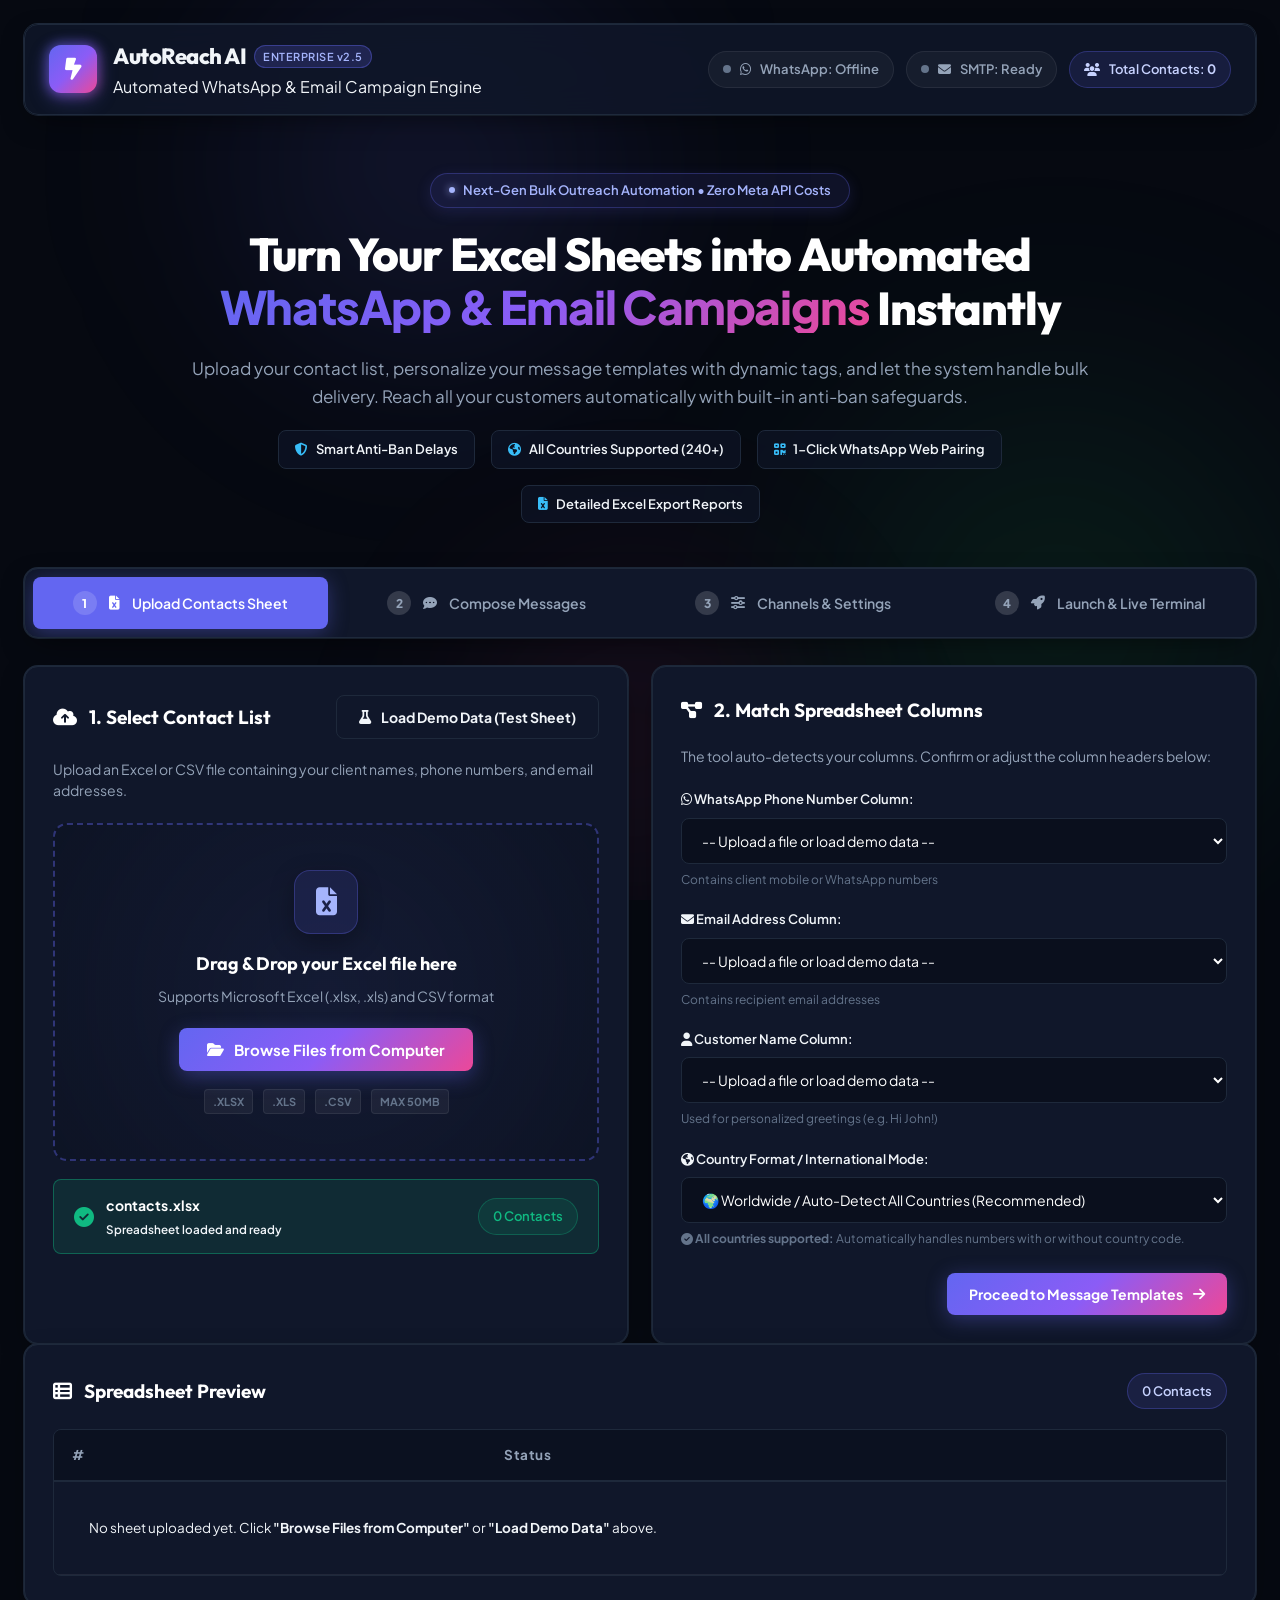
==== commit 6c7699ed: "refactor: convert entire UI to 100% clean English and add guided step-by-step navigation" ====
--- a/templates/index.html
+++ b/templates/index.html
@@ -3,13 +3,1090 @@
 <head>
     <meta charset="UTF-8">
     <meta name="viewport" content="width=device-width, initial-scale=1.0">
-    <title>AutoReach AI - Turn Your Excel Sheets into Automated WhatsApp & Email Campaigns Instantly</title>
-    <!-- Stylesheets -->
-    <link rel="stylesheet" href="/static/style.css">
+    <title>AutoReach AI - Automated WhatsApp & Email Outreach Platform</title>
     <link rel="stylesheet" href="https://cdnjs.cloudflare.com/ajax/libs/font-awesome/6.5.1/css/all.min.css">
+    <style>
+/* ==========================================================================
+   AutoReach AI - Ultra-Premium SaaS Stylesheet
+   Modern Glassmorphic Dark Architecture with Vibrant Accents
+   ========================================================================== */
+
+@import url('https://fonts.googleapis.com/css2?family=Outfit:wght@400;500;600;700;800&family=Plus+Jakarta+Sans:wght@300;400;500;600;700&family=JetBrains+Mono:wght@400;500;600&family=Noto+Nastaliq+Urdu:wght@400;600;700&display=swap');
+
+:root {
+    /* Color Palette */
+    --bg-black: #060911;
+    --bg-dark: #0a0f1d;
+    --bg-card: #10172a;
+    --bg-card-hover: #151f38;
+    --bg-card-glass: rgba(16, 23, 42, 0.85);
+    --bg-input: #0a0f1d;
+    
+    --border-subtle: rgba(255, 255, 255, 0.07);
+    --border-card: #1e293b;
+    --border-focus: #6366f1;
+
+    --text-pure: #ffffff;
+    --text-primary: #f1f5f9;
+    --text-secondary: #94a3b8;
+    --text-muted: #64748b;
+
+    /* Accents */
+    --accent: #6366f1;
+    --accent-hover: #4f46e5;
+    --accent-glow: rgba(99, 102, 241, 0.35);
+    --accent-gradient: linear-gradient(135deg, #6366f1 0%, #8b5cf6 50%, #ec4899 100%);
+    
+    --wa-green: #25d366;
+    --wa-green-glow: rgba(37, 211, 102, 0.3);
+    --wa-gradient: linear-gradient(135deg, #25d366 0%, #128c7e 100%);
+    
+    --email-blue: #38bdf8;
+    --email-glow: rgba(56, 189, 248, 0.3);
+    
+    --success: #10b981;
+    --success-bg: rgba(16, 185, 129, 0.12);
+    --danger: #ef4444;
+    --danger-bg: rgba(239, 68, 68, 0.12);
+    --warning: #f59e0b;
+    --warning-bg: rgba(245, 158, 11, 0.12);
+    --info: #06b6d4;
+
+    /* Typography */
+    --font-heading: 'Outfit', sans-serif;
+    --font-body: 'Plus Jakarta Sans', system-ui, sans-serif;
+    --font-code: 'JetBrains Mono', monospace;
+    --font-urdu: 'Noto Nastaliq Urdu', serif;
+
+    /* Radius & Shadows */
+    --radius-sm: 8px;
+    --radius-md: 14px;
+    --radius-lg: 20px;
+    --radius-full: 9999px;
+    
+    --shadow-card: 0 10px 30px -10px rgba(0, 0, 0, 0.6), 0 0 0 1px var(--border-card);
+    --shadow-glow: 0 0 35px -5px var(--accent-glow);
+}
+
+/* Base Styles */
+* {
+    margin: 0;
+    padding: 0;
+    box-sizing: border-box;
+    font-family: var(--font-body);
+}
+
+body {
+    background-color: var(--bg-black);
+    color: var(--text-primary);
+    min-height: 100vh;
+    overflow-x: hidden;
+    position: relative;
+    line-height: 1.6;
+}
+
+/* Ambient Background Lights */
+.bg-ambient {
+    position: fixed;
+    top: 0;
+    left: 0;
+    width: 100vw;
+    height: 100vh;
+    pointer-events: none;
+    z-index: 0;
+    overflow: hidden;
+}
+
+.ambient-light-1 {
+    position: absolute;
+    top: -15%;
+    left: 10%;
+    width: 600px;
+    height: 600px;
+    border-radius: 50%;
+    background: radial-gradient(circle, rgba(99, 102, 241, 0.15) 0%, rgba(99, 102, 241, 0) 70%);
+    filter: blur(80px);
+}
+
+.ambient-light-2 {
+    position: absolute;
+    top: 30%;
+    right: -10%;
+    width: 700px;
+    height: 700px;
+    border-radius: 50%;
+    background: radial-gradient(circle, rgba(37, 211, 102, 0.12) 0%, rgba(37, 211, 102, 0) 70%);
+    filter: blur(100px);
+}
+
+.ambient-light-3 {
+    position: absolute;
+    bottom: -10%;
+    left: 30%;
+    width: 500px;
+    height: 500px;
+    border-radius: 50%;
+    background: radial-gradient(circle, rgba(236, 72, 153, 0.1) 0%, rgba(236, 72, 153, 0) 70%);
+    filter: blur(80px);
+}
+
+/* Main Layout */
+.app-wrapper {
+    position: relative;
+    z-index: 1;
+    max-width: 1320px;
+    margin: 0 auto;
+    padding: 24px;
+}
+
+/* Top Navigation Bar */
+.top-navbar {
+    display: flex;
+    justify-content: space-between;
+    align-items: center;
+    background: var(--bg-card-glass);
+    backdrop-filter: blur(16px);
+    -webkit-backdrop-filter: blur(16px);
+    border: 1px solid var(--border-card);
+    padding: 14px 24px;
+    border-radius: var(--radius-md);
+    margin-bottom: 28px;
+    box-shadow: var(--shadow-card);
+    position: sticky;
+    top: 20px;
+    z-index: 100;
+}
+
+.brand-wrapper {
+    display: flex;
+    align-items: center;
+    gap: 16px;
+    text-decoration: none;
+    color: inherit;
+}
+
+.brand-icon-box {
+    position: relative;
+    width: 48px;
+    height: 48px;
+    background: var(--accent-gradient);
+    border-radius: 12px;
+    display: flex;
+    align-items: center;
+    justify-content: center;
+    font-size: 22px;
+    color: white;
+    box-shadow: 0 6px 20px var(--accent-glow);
+}
+
+.brand-icon-box::after {
+    content: '';
+    position: absolute;
+    inset: -2px;
+    border-radius: 14px;
+    background: var(--accent-gradient);
+    z-index: -1;
+    opacity: 0.6;
+    filter: blur(6px);
+}
+
+.brand-text h1 {
+    font-family: var(--font-heading);
+    font-size: 22px;
+    font-weight: 800;
+    letter-spacing: -0.5px;
+    display: flex;
+    align-items: center;
+    gap: 8px;
+}
+
+.brand-text h1 .version-tag {
+    font-size: 11px;
+    font-weight: 600;
+    padding: 2px 8px;
+    background: rgba(99, 102, 241, 0.2);
+    border: 1px solid rgba(99, 102, 241, 0.4);
+    border-radius: var(--radius-full);
+    color: #a5b4fc;
+    letter-spacing: 0.5px;
+}
+
+.brand-urdu-tag {
+    font-family: var(--font-urdu);
+    font-size: 13px;
+    color: var(--text-secondary);
+    line-height: 1.2;
+}
+
+/* Nav Status Badges */
+.nav-indicators {
+    display: flex;
+    align-items: center;
+    gap: 12px;
+}
+
+.status-badge {
+    display: inline-flex;
+    align-items: center;
+    gap: 9px;
+    padding: 7px 14px;
+    border-radius: var(--radius-full);
+    font-size: 13px;
+    font-weight: 600;
+    background: rgba(255, 255, 255, 0.04);
+    border: 1px solid var(--border-subtle);
+    color: var(--text-secondary);
+    transition: all 0.25s ease;
+}
+
+.status-badge .dot {
+    width: 8px;
+    height: 8px;
+    border-radius: 50%;
+    background: var(--text-muted);
+    transition: all 0.25s ease;
+}
+
+.status-badge.connected {
+    background: rgba(16, 185, 129, 0.1);
+    border-color: rgba(16, 185, 129, 0.3);
+    color: var(--success);
+}
+
+.status-badge.connected .dot {
+    background: var(--success);
+    box-shadow: 0 0 10px var(--success);
+    animation: pulse 2s infinite;
+}
+
+.status-badge.wa-badge.connected {
+    background: rgba(37, 211, 102, 0.1);
+    border-color: rgba(37, 211, 102, 0.3);
+    color: var(--wa-green);
+}
+
+.status-badge.wa-badge.connected .dot {
+    background: var(--wa-green);
+    box-shadow: 0 0 10px var(--wa-green);
+}
+
+.contacts-counter-badge {
+    background: rgba(99, 102, 241, 0.12);
+    border-color: rgba(99, 102, 241, 0.3);
+    color: #c7d2fe;
+}
+
+@keyframes pulse {
+    0%, 100% { transform: scale(1); opacity: 1; }
+    50% { transform: scale(1.3); opacity: 0.7; }
+}
+
+/* Hero Section */
+.hero-section {
+    text-align: center;
+    padding: 30px 20px 45px 20px;
+    max-width: 980px;
+    margin: 0 auto;
+}
+
+.hero-pill {
+    display: inline-flex;
+    align-items: center;
+    gap: 8px;
+    padding: 6px 18px;
+    border-radius: var(--radius-full);
+    background: rgba(99, 102, 241, 0.1);
+    border: 1px solid rgba(99, 102, 241, 0.3);
+    color: #a5b4fc;
+    font-size: 13px;
+    font-weight: 600;
+    margin-bottom: 20px;
+    box-shadow: 0 4px 15px rgba(99, 102, 241, 0.15);
+}
+
+.hero-pill .pulse-indicator {
+    width: 6px;
+    height: 6px;
+    border-radius: 50%;
+    background: #a5b4fc;
+    box-shadow: 0 0 8px #a5b4fc;
+}
+
+.hero-title {
+    font-family: var(--font-heading);
+    font-size: 46px;
+    font-weight: 800;
+    line-height: 1.15;
+    letter-spacing: -1.2px;
+    color: var(--text-pure);
+    margin-bottom: 20px;
+}
+
+.gradient-text {
+    background: var(--accent-gradient);
+    -webkit-background-clip: text;
+    -webkit-text-fill-color: transparent;
+    display: inline-block;
+}
+
+.hero-lead {
+    font-size: 17px;
+    color: var(--text-secondary);
+    line-height: 1.6;
+    margin-bottom: 20px;
+    font-weight: 400;
+}
+
+.hero-urdu-box {
+    display: inline-block;
+    background: rgba(255, 255, 255, 0.03);
+    border: 1px solid rgba(255, 255, 255, 0.08);
+    border-radius: var(--radius-md);
+    padding: 10px 22px;
+    font-family: var(--font-urdu);
+    font-size: 15px;
+    color: #e2e8f0;
+    margin-bottom: 28px;
+    direction: rtl;
+}
+
+/* Feature Highlights Bar */
+.features-bar {
+    display: flex;
+    justify-content: center;
+    gap: 16px;
+    flex-wrap: wrap;
+    margin-top: 10px;
+}
+
+.feature-pill-item {
+    display: flex;
+    align-items: center;
+    gap: 8px;
+    background: rgba(16, 23, 42, 0.6);
+    border: 1px solid var(--border-card);
+    padding: 8px 16px;
+    border-radius: var(--radius-sm);
+    font-size: 13px;
+    font-weight: 600;
+    color: var(--text-primary);
+}
+
+.feature-pill-item i {
+    color: var(--email-blue);
+}
+
+/* Workflow Step Tabs */
+.workflow-nav-wrapper {
+    margin-bottom: 28px;
+}
+
+.workflow-tabs {
+    display: flex;
+    gap: 12px;
+    background: var(--bg-card);
+    border: 1px solid var(--border-card);
+    padding: 8px;
+    border-radius: var(--radius-md);
+    box-shadow: var(--shadow-card);
+    overflow-x: auto;
+}
+
+.tab-trigger {
+    flex: 1;
+    display: flex;
+    align-items: center;
+    justify-content: center;
+    gap: 12px;
+    padding: 14px 20px;
+    background: transparent;
+    border: none;
+    border-radius: var(--radius-sm);
+    color: var(--text-secondary);
+    font-weight: 600;
+    font-size: 14px;
+    cursor: pointer;
+    transition: all 0.25s ease;
+    white-space: nowrap;
+}
+
+.tab-trigger:hover {
+    color: var(--text-pure);
+    background: rgba(255, 255, 255, 0.04);
+}
+
+.tab-trigger.active {
+    background: var(--accent);
+    color: var(--text-pure);
+    box-shadow: 0 4px 20px var(--accent-glow);
+}
+
+.tab-step-badge {
+    width: 24px;
+    height: 24px;
+    border-radius: 50%;
+    background: rgba(255, 255, 255, 0.15);
+    display: inline-flex;
+    align-items: center;
+    justify-content: center;
+    font-size: 12px;
+    font-weight: 800;
+}
+
+/* Cards & Layout */
+.tab-content {
+    display: none;
+}
+
+.tab-content.active {
+    display: block;
+    animation: slideUpFade 0.3s cubic-bezier(0.16, 1, 0.3, 1);
+}
+
+@keyframes slideUpFade {
+    from { opacity: 0; transform: translateY(12px); }
+    to { opacity: 1; transform: translateY(0); }
+}
+
+.grid-2 {
+    display: grid;
+    grid-template-columns: repeat(auto-fit, minmax(380px, 1fr));
+    gap: 24px;
+}
+
+.grid-3 {
+    display: grid;
+    grid-template-columns: repeat(auto-fit, minmax(260px, 1fr));
+    gap: 20px;
+}
+
+.pro-card {
+    background: var(--bg-card);
+    border: 1px solid var(--border-card);
+    border-radius: var(--radius-md);
+    padding: 28px;
+    box-shadow: var(--shadow-card);
+    position: relative;
+    overflow: hidden;
+}
+
+.pro-card-header {
+    display: flex;
+    justify-content: space-between;
+    align-items: center;
+    margin-bottom: 20px;
+}
+
+.pro-card-header h3 {
+    font-family: var(--font-heading);
+    font-size: 19px;
+    font-weight: 700;
+    color: var(--text-pure);
+    display: flex;
+    align-items: center;
+    gap: 12px;
+}
+
+.card-subtitle {
+    font-size: 14px;
+    color: var(--text-secondary);
+    margin-bottom: 22px;
+    line-height: 1.5;
+}
+
+/* Drag & Drop Zone */
+.dropzone-container {
+    border: 2px dashed rgba(99, 102, 241, 0.4);
+    border-radius: var(--radius-md);
+    padding: 45px 25px;
+    text-align: center;
+    background: radial-gradient(circle at center, rgba(99, 102, 241, 0.05) 0%, rgba(10, 15, 29, 0.4) 100%);
+    transition: all 0.3s cubic-bezier(0.16, 1, 0.3, 1);
+    cursor: pointer;
+    position: relative;
+}
+
+.dropzone-container:hover, .dropzone-container.dragover {
+    border-color: var(--accent);
+    background: rgba(99, 102, 241, 0.1);
+    box-shadow: 0 0 30px rgba(99, 102, 241, 0.2);
+    transform: translateY(-2px);
+}
+
+.drop-icon-wrapper {
+    width: 64px;
+    height: 64px;
+    background: rgba(99, 102, 241, 0.12);
+    border: 1px solid rgba(99, 102, 241, 0.3);
+    border-radius: 16px;
+    display: inline-flex;
+    align-items: center;
+    justify-content: center;
+    font-size: 28px;
+    color: #a5b4fc;
+    margin-bottom: 16px;
+    box-shadow: 0 8px 24px rgba(0, 0, 0, 0.3);
+}
+
+.drop-headline {
+    font-family: var(--font-heading);
+    font-size: 18px;
+    font-weight: 700;
+    color: var(--text-pure);
+    margin-bottom: 6px;
+}
+
+.drop-subtext {
+    font-size: 14px;
+    color: var(--text-secondary);
+    margin-bottom: 20px;
+}
+
+.btn-file-select {
+    padding: 12px 28px;
+    font-size: 15px;
+    font-weight: 700;
+    background: var(--accent-gradient);
+    color: white;
+    border: none;
+    border-radius: var(--radius-sm);
+    cursor: pointer;
+    display: inline-flex;
+    align-items: center;
+    gap: 10px;
+    box-shadow: 0 6px 20px var(--accent-glow);
+    transition: all 0.25s ease;
+}
+
+.btn-file-select:hover {
+    transform: translateY(-2px);
+    box-shadow: 0 10px 25px var(--accent-glow);
+}
+
+.file-type-tags {
+    display: flex;
+    justify-content: center;
+    gap: 10px;
+    margin-top: 18px;
+}
+
+.tag-badge {
+    font-size: 11px;
+    font-weight: 700;
+    padding: 3px 8px;
+    background: rgba(255, 255, 255, 0.05);
+    border: 1px solid var(--border-subtle);
+    border-radius: 4px;
+    color: var(--text-muted);
+}
+
+/* File Loaded Banner */
+.file-loaded-banner {
+    display: flex;
+    align-items: center;
+    justify-content: space-between;
+    background: var(--success-bg);
+    border: 1px solid rgba(16, 185, 129, 0.4);
+    padding: 14px 20px;
+    border-radius: var(--radius-sm);
+    margin-top: 18px;
+}
+
+.file-loaded-info {
+    display: flex;
+    align-items: center;
+    gap: 12px;
+    font-weight: 600;
+    font-size: 14px;
+}
+
+.file-loaded-info i {
+    font-size: 20px;
+    color: var(--success);
+}
+
+/* Form Controls */
+.form-group {
+    margin-bottom: 20px;
+}
+
+.form-label {
+    display: block;
+    font-size: 13px;
+    font-weight: 600;
+    color: var(--text-primary);
+    margin-bottom: 8px;
+}
+
+.form-select, .form-input, .form-textarea {
+    width: 100%;
+    padding: 12px 16px;
+    background: var(--bg-input);
+    border: 1px solid var(--border-card);
+    border-radius: var(--radius-sm);
+    color: var(--text-pure);
+    font-size: 14px;
+    outline: none;
+    transition: all 0.2s ease;
+}
+
+.form-select:focus, .form-input:focus, .form-textarea:focus {
+    border-color: var(--border-focus);
+    box-shadow: 0 0 0 3px rgba(99, 102, 241, 0.15);
+}
+
+.form-textarea {
+    resize: vertical;
+    line-height: 1.6;
+}
+
+.help-text {
+    font-size: 12px;
+    color: var(--text-muted);
+    margin-top: 6px;
+    display: block;
+}
+
+/* Dynamic Variable Tags Bar */
+.variables-ribbon {
+    background: var(--bg-card);
+    border: 1px solid var(--border-card);
+    border-radius: var(--radius-md);
+    padding: 14px 20px;
+    margin-bottom: 24px;
+    display: flex;
+    align-items: center;
+    gap: 16px;
+    flex-wrap: wrap;
+    box-shadow: var(--shadow-card);
+}
+
+.ribbon-label {
+    font-size: 13px;
+    font-weight: 700;
+    color: var(--email-blue);
+    display: flex;
+    align-items: center;
+    gap: 8px;
+}
+
+.tags-group {
+    display: flex;
+    gap: 8px;
+    flex-wrap: wrap;
+}
+
+.var-tag-btn {
+    background: rgba(99, 102, 241, 0.12);
+    border: 1px solid rgba(99, 102, 241, 0.35);
+    color: #c7d2fe;
+    padding: 6px 14px;
+    border-radius: var(--radius-full);
+    font-size: 13px;
+    font-weight: 600;
+    cursor: pointer;
+    transition: all 0.2s ease;
+}
+
+.var-tag-btn:hover {
+    background: var(--accent);
+    color: white;
+    transform: translateY(-1px);
+    box-shadow: 0 4px 12px var(--accent-glow);
+}
+
+/* WhatsApp Phone Mockup Preview */
+.phone-mockup-wrapper {
+    background: #0f1626;
+    border: 2px solid #22324f;
+    border-radius: 36px;
+    padding: 12px;
+    max-width: 380px;
+    margin: 0 auto;
+    box-shadow: 0 20px 40px rgba(0, 0, 0, 0.6);
+}
+
+.phone-screen {
+    background: #0b141a;
+    border-radius: 26px;
+    overflow: hidden;
+    display: flex;
+    flex-direction: column;
+    height: 480px;
+    position: relative;
+}
+
+.phone-screen-header {
+    background: #202c33;
+    padding: 12px 16px;
+    display: flex;
+    align-items: center;
+    gap: 12px;
+    border-bottom: 1px solid rgba(255, 255, 255, 0.05);
+}
+
+.phone-avatar {
+    width: 36px;
+    height: 36px;
+    background: var(--wa-green);
+    border-radius: 50%;
+    display: flex;
+    align-items: center;
+    justify-content: center;
+    color: white;
+    font-size: 16px;
+    font-weight: 700;
+}
+
+.phone-contact-info {
+    flex: 1;
+}
+
+.phone-contact-name {
+    font-size: 14px;
+    font-weight: 600;
+    color: #e9edef;
+}
+
+.phone-contact-status {
+    font-size: 11px;
+    color: var(--wa-green);
+}
+
+.phone-chat-body {
+    flex: 1;
+    padding: 16px;
+    overflow-y: auto;
+    background: #0b141a url('data:image/svg+xml;utf8,<svg xmlns="http://www.w3.org/2000/svg" width="60" height="60" opacity="0.03"><rect width="60" height="60" fill="none"/><circle cx="30" cy="30" r="10" fill="white"/></svg>') repeat;
+    display: flex;
+    flex-direction: column;
+    justify-content: flex-end;
+}
+
+.wa-message-bubble {
+    align-self: flex-end;
+    background: #005c4b;
+    color: #e9edef;
+    padding: 10px 14px;
+    border-radius: 12px 12px 2px 12px;
+    max-width: 88%;
+    font-size: 13.5px;
+    line-height: 1.5;
+    white-space: pre-wrap;
+    box-shadow: 0 2px 5px rgba(0,0,0,0.3);
+    position: relative;
+}
+
+.wa-bubble-footer {
+    display: flex;
+    align-items: center;
+    justify-content: flex-end;
+    gap: 4px;
+    font-size: 10px;
+    color: rgba(255, 255, 255, 0.6);
+    margin-top: 4px;
+}
+
+.wa-bubble-footer i {
+    color: #53bdeb;
+}
+
+/* Table Preview */
+.pro-table-wrapper {
+    overflow-x: auto;
+    border-radius: var(--radius-sm);
+    border: 1px solid var(--border-card);
+}
+
+.pro-table {
+    width: 100%;
+    border-collapse: collapse;
+    font-size: 13.5px;
+    text-align: left;
+}
+
+.pro-table th {
+    background: #0b1120;
+    padding: 14px 18px;
+    color: var(--text-secondary);
+    font-weight: 700;
+    border-bottom: 2px solid var(--border-card);
+    letter-spacing: 0.5px;
+}
+
+.pro-table td {
+    padding: 12px 18px;
+    border-bottom: 1px solid var(--border-subtle);
+    color: var(--text-primary);
+}
+
+.pro-table tr:hover td {
+    background: rgba(255, 255, 255, 0.02);
+}
+
+/* Control Launch Banner */
+.launch-banner {
+    background: radial-gradient(circle at 10% 20%, #1e1b4b 0%, #0d1527 90%);
+    border: 1px solid #3730a3;
+    border-radius: var(--radius-lg);
+    padding: 36px 32px;
+    display: flex;
+    justify-content: space-between;
+    align-items: center;
+    flex-wrap: wrap;
+    gap: 24px;
+    box-shadow: 0 15px 40px rgba(0, 0, 0, 0.5), 0 0 30px rgba(99, 102, 241, 0.15);
+    margin-bottom: 28px;
+}
+
+.launch-banner-text h2 {
+    font-family: var(--font-heading);
+    font-size: 26px;
+    font-weight: 800;
+    color: var(--text-pure);
+    margin-bottom: 8px;
+}
+
+.launch-banner-text p {
+    color: #c7d2fe;
+    font-size: 15px;
+}
+
+.launch-actions {
+    display: flex;
+    gap: 14px;
+    flex-wrap: wrap;
+}
+
+/* Buttons */
+.btn-pro {
+    display: inline-flex;
+    align-items: center;
+    justify-content: center;
+    gap: 10px;
+    padding: 12px 22px;
+    font-weight: 700;
+    font-size: 14px;
+    border-radius: var(--radius-sm);
+    border: none;
+    cursor: pointer;
+    transition: all 0.25s cubic-bezier(0.16, 1, 0.3, 1);
+    text-decoration: none;
+}
+
+.btn-pro-primary {
+    background: var(--accent-gradient);
+    color: white;
+    box-shadow: 0 4px 20px var(--accent-glow);
+}
+
+.btn-pro-primary:hover {
+    transform: translateY(-2px);
+    box-shadow: 0 8px 28px var(--accent-glow);
+}
+
+.btn-pro-wa {
+    background: var(--wa-gradient);
+    color: white;
+    box-shadow: 0 4px 20px var(--wa-green-glow);
+}
+
+.btn-pro-wa:hover {
+    transform: translateY(-2px);
+    box-shadow: 0 8px 28px var(--wa-green-glow);
+}
+
+.btn-pro-danger {
+    background: var(--danger);
+    color: white;
+}
+
+.btn-pro-outline {
+    background: transparent;
+    border: 1px solid var(--border-card);
+    color: var(--text-primary);
+}
+
+.btn-pro-outline:hover {
+    background: rgba(255, 255, 255, 0.05);
+    border-color: rgba(255, 255, 255, 0.2);
+}
+
+.btn-pro-lg {
+    padding: 16px 32px;
+    font-size: 16px;
+    border-radius: var(--radius-md);
+}
+
+.btn-pro:disabled {
+    opacity: 0.4;
+    cursor: not-allowed;
+    transform: none !important;
+}
+
+/* Live Metrics Grid */
+.metrics-hub {
+    display: grid;
+    grid-template-columns: repeat(4, 1fr);
+    gap: 18px;
+    margin-top: 24px;
+}
+
+.metric-box {
+    background: #0a0f1d;
+    border: 1px solid var(--border-card);
+    border-radius: var(--radius-md);
+    padding: 20px;
+    text-align: center;
+    position: relative;
+    overflow: hidden;
+}
+
+.metric-box::before {
+    content: '';
+    position: absolute;
+    top: 0;
+    left: 0;
+    right: 0;
+    height: 3px;
+    background: var(--border-card);
+}
+
+.metric-box.metric-sent::before { background: var(--success); }
+.metric-box.metric-failed::before { background: var(--danger); }
+.metric-box.metric-remaining::before { background: var(--email-blue); }
+
+.metric-name {
+    font-size: 12px;
+    font-weight: 700;
+    color: var(--text-muted);
+    text-transform: uppercase;
+    letter-spacing: 0.8px;
+    margin-bottom: 8px;
+}
+
+.metric-number {
+    font-family: var(--font-heading);
+    font-size: 32px;
+    font-weight: 800;
+}
+
+/* Progress Bar */
+.pro-progress-container {
+    margin-top: 10px;
+}
+
+.pro-progress-header {
+    display: flex;
+    justify-content: space-between;
+    align-items: center;
+    margin-bottom: 12px;
+}
+
+.progress-active-target {
+    font-size: 14px;
+    font-weight: 700;
+    color: var(--email-blue);
+}
+
+.progress-pct {
+    font-family: var(--font-heading);
+    font-size: 20px;
+    font-weight: 800;
+    color: var(--accent);
+}
+
+.pro-progress-track {
+    width: 100%;
+    height: 12px;
+    background: #080d1a;
+    border-radius: var(--radius-full);
+    overflow: hidden;
+    border: 1px solid var(--border-card);
+}
+
+.pro-progress-fill {
+    height: 100%;
+    background: linear-gradient(90deg, #6366f1, #25d366);
+    border-radius: var(--radius-full);
+    transition: width 0.4s cubic-bezier(0.16, 1, 0.3, 1);
+}
+
+/* Terminal Console */
+.terminal-card {
+    background: #050811;
+    border: 1px solid #172338;
+    border-radius: var(--radius-md);
+    overflow: hidden;
+}
+
+.terminal-header {
+    background: #0a0f1d;
+    padding: 12px 18px;
+    display: flex;
+    justify-content: space-between;
+    align-items: center;
+    border-bottom: 1px solid #172338;
+}
+
+.terminal-title {
+    font-family: var(--font-code);
+    font-size: 13px;
+    color: var(--text-secondary);
+    display: flex;
+    align-items: center;
+    gap: 8px;
+}
+
+.terminal-dots {
+    display: flex;
+    gap: 6px;
+}
+
+.terminal-dots span {
+    width: 10px;
+    height: 10px;
+    border-radius: 50%;
+}
+
+.terminal-dots .dot-r { background: #ef4444; }
+.terminal-dots .dot-y { background: #f59e0b; }
+.terminal-dots .dot-g { background: #10b981; }
+
+.terminal-body {
+    height: 300px;
+    overflow-y: auto;
+    padding: 16px;
+    font-family: var(--font-code);
+    font-size: 13px;
+    line-height: 1.7;
+    background: #050811;
+}
+
+.t-line {
+    margin-bottom: 6px;
+    display: flex;
+    gap: 10px;
+}
+
+.t-time { color: var(--text-muted); }
+.t-msg-info { color: #94a3b8; }
+.t-msg-success { color: #34d399; font-weight: 600; }
+.t-msg-error { color: #f87171; font-weight: 600; }
+.t-msg-warning { color: #fbbf24; }
+
+/* Responsive adjustments */
+@media (max-width: 900px) {
+    .hero-title { font-size: 32px; }
+    .metrics-hub { grid-template-columns: repeat(2, 1fr); }
+    .top-navbar { flex-direction: column; gap: 16px; align-items: flex-start; }
+    .nav-indicators { width: 100%; justify-content: space-between; }
+}
+
+    </style>
 </head>
 <body>
-    <!-- Ambient Background Light Effects -->
+    <!-- Ambient Lighting -->
     <div class="bg-ambient">
         <div class="ambient-light-1"></div>
         <div class="ambient-light-2"></div>
@@ -17,15 +1094,15 @@
     </div>
 
     <div class="app-wrapper">
-        <!-- Top Navigation Bar -->
+        <!-- Top Navbar -->
         <header class="top-navbar">
             <a href="#" class="brand-wrapper">
                 <div class="brand-icon-box">
                     <i class="fa-solid fa-bolt-lightning"></i>
                 </div>
                 <div class="brand-text">
-                    <h1>AutoReach AI <span class="version-tag">PRO v2.4</span></h1>
-                    <span class="brand-urdu-tag">آٹومیٹڈ واٹس ایپ اور ای میل سینڈر</span>
+                    <h1>AutoReach AI <span class="version-tag">ENTERPRISE v2.5</span></h1>
+                    <span class="brand-sub-tag">Automated WhatsApp & Email Campaign Engine</span>
                 </div>
             </a>
 
@@ -42,17 +1119,17 @@
                     <span id="emailStatusText">SMTP: Ready</span>
                 </div>
                 <div class="status-badge contacts-counter-badge">
-                    <i class="fa-solid fa-address-book"></i>
+                    <i class="fa-solid fa-users"></i>
                     <span>Total Contacts: <strong id="totalContactsBadge">0</strong></span>
                 </div>
             </div>
         </header>
 
-        <!-- Hero Section with User's Exact Heading & Copy -->
+        <!-- Hero Section -->
         <section class="hero-section">
             <div class="hero-pill">
                 <span class="pulse-indicator"></span>
-                <span>Next-Gen Bulk Outreach Automation Engine • Zero Meta Cloud Fees</span>
+                <span>Next-Gen Bulk Outreach Automation • Zero Meta API Costs</span>
             </div>
 
             <h1 class="hero-title">
@@ -60,55 +1137,51 @@
             </h1>
 
             <p class="hero-lead">
-                Upload your contact list, customize your message templates, and let the system handle the outreach. Deliver personalized WhatsApp messages and high-deliverability emails automatically without manual effort or account bans.
+                Upload your contact list, personalize your message templates with dynamic tags, and let the system handle bulk delivery. Reach all your customers automatically with built-in anti-ban safeguards.
             </p>
-
-            <div class="hero-urdu-box">
-                اپنی ایکسل شیٹ اپلوڈ کریں، پرسنلائزڈ میسج لکھیں اور بغیر کسی اکاؤنٹ بین کے خودکار طریقے سے پیغامات بھیجنا شروع کریں۔
-            </div>
 
             <div class="features-bar">
                 <div class="feature-pill-item">
                     <i class="fa-solid fa-shield-halved"></i>
-                    <span>Smart Anti-Ban Safe Delays</span>
+                    <span>Smart Anti-Ban Delays</span>
                 </div>
                 <div class="feature-pill-item">
-                    <i class="fa-solid fa-wand-magic-sparkles"></i>
-                    <span>Auto Column Detection</span>
+                    <i class="fa-solid fa-earth-americas"></i>
+                    <span>All Countries Supported (240+)</span>
                 </div>
                 <div class="feature-pill-item">
                     <i class="fa-solid fa-qrcode"></i>
-                    <span>1-Click WhatsApp Web QR Login</span>
+                    <span>1-Click WhatsApp Web Pairing</span>
                 </div>
                 <div class="feature-pill-item">
                     <i class="fa-solid fa-file-excel"></i>
-                    <span>Downloadable Delivery Reports</span>
+                    <span>Detailed Excel Export Reports</span>
                 </div>
             </div>
         </section>
 
-        <!-- 4-Step Interactive Workflow Navigation -->
+        <!-- 4-Step Workflow Tabs -->
         <nav class="workflow-nav-wrapper">
             <div class="workflow-tabs">
                 <button class="tab-trigger active" data-tab="tab-upload">
                     <span class="tab-step-badge">1</span>
                     <i class="fa-solid fa-file-excel"></i>
-                    <span>Upload Sheet (ایکسل فائل)</span>
+                    <span>Upload Contacts Sheet</span>
                 </button>
                 <button class="tab-trigger" data-tab="tab-message">
                     <span class="tab-step-badge">2</span>
                     <i class="fa-solid fa-comment-dots"></i>
-                    <span>Message Templates (پیغام)</span>
+                    <span>Compose Messages</span>
                 </button>
                 <button class="tab-trigger" data-tab="tab-config">
                     <span class="tab-step-badge">3</span>
                     <i class="fa-solid fa-sliders"></i>
-                    <span>Channel Settings (سیٹنگز)</span>
+                    <span>Channels & Settings</span>
                 </button>
                 <button class="tab-trigger" data-tab="tab-campaign">
                     <span class="tab-step-badge">4</span>
                     <i class="fa-solid fa-rocket"></i>
-                    <span>Launch & Live Logs (شروع کریں)</span>
+                    <span>Launch & Live Terminal</span>
                 </button>
             </div>
         </nav>
@@ -119,13 +1192,13 @@
                 <!-- Dropzone Area -->
                 <div class="pro-card">
                     <div class="pro-card-header">
-                        <h3><i class="fa-solid fa-cloud-arrow-up text-accent"></i> 1. Select Contact Sheet</h3>
+                        <h3><i class="fa-solid fa-cloud-arrow-up text-accent"></i> 1. Select Contact List</h3>
                         <button type="button" class="btn-pro btn-pro-outline font-sm" id="btnLoadSample">
-                            <i class="fa-solid fa-flask"></i> Load Sample Data (ٹیسٹ شیٹ)
+                            <i class="fa-solid fa-flask"></i> Load Demo Data (Test Sheet)
                         </button>
                     </div>
                     <p class="card-subtitle">
-                        ایکسل فائل منتخب کریں جس میں آپ کے کلائنٹس کے نمبرز اور ای میلز موجود ہیں۔
+                        Upload an Excel or CSV file containing your client names, phone numbers, and email addresses.
                     </p>
 
                     <div class="dropzone-container" id="dropZone">
@@ -134,18 +1207,17 @@
                             <i class="fa-solid fa-file-excel"></i>
                         </div>
                         <h4 class="drop-headline">Drag & Drop your Excel file here</h4>
-                        <p class="drop-subtext">یا نیچے دیا گیا بٹن دبا کر فائل منتخب کریں</p>
-
-                        <!-- User's Requested Button -->
+                        <p class="drop-subtext">Supports Microsoft Excel (.xlsx, .xls) and CSV format</p>
+
                         <button type="button" class="btn-file-select" onclick="document.getElementById('fileInput').click()">
-                            <i class="fa-solid fa-folder-open"></i> File select karne ke liye (Browse Files)
+                            <i class="fa-solid fa-folder-open"></i> Browse Files from Computer
                         </button>
 
                         <div class="file-type-tags">
                             <span class="tag-badge">.XLSX</span>
                             <span class="tag-badge">.XLS</span>
                             <span class="tag-badge">.CSV</span>
-                            <span class="tag-badge">UP TO 50MB</span>
+                            <span class="tag-badge">MAX 50MB</span>
                         </div>
                     </div>
 
@@ -153,8 +1225,8 @@
                         <div class="file-loaded-info">
                             <i class="fa-solid fa-circle-check"></i>
                             <div>
-                                <div id="loadedFileName" style="color: white;">contacts.xlsx</div>
-                                <small class="text-muted">Loaded Successfully</small>
+                                <div id="loadedFileName" style="color: white; font-weight: 700;">contacts.xlsx</div>
+                                <small class="text-muted">Spreadsheet loaded and ready</small>
                             </div>
                         </div>
                         <span class="status-badge connected" id="loadedRowCount">0 Contacts</span>
@@ -164,40 +1236,40 @@
                 <!-- Column Auto-Mapper -->
                 <div class="pro-card">
                     <div class="pro-card-header">
-                        <h3><i class="fa-solid fa-diagram-project text-cyan"></i> 2. Auto-Detected Columns</h3>
+                        <h3><i class="fa-solid fa-diagram-project text-cyan"></i> 2. Match Spreadsheet Columns</h3>
                     </div>
                     <p class="card-subtitle">
-                        ٹول نے خود بخود مناسب کالمز پہچان لیے ہیں۔ ضرورت ہو تو خود منتخب کر سکتے ہیں:
+                        The tool auto-detects your columns. Confirm or adjust the column headers below:
                     </p>
 
                     <div class="form-group">
                         <label class="form-label"><i class="fa-brands fa-whatsapp text-success"></i> WhatsApp Phone Number Column:</label>
                         <select id="mapPhone" class="form-select">
-                            <option value="">-- Upload a file first --</option>
+                            <option value="">-- Upload a file or load demo data --</option>
                         </select>
-                        <small class="help-text">فون نمبرز والا کالم سلیکٹ کریں</small>
+                        <small class="help-text">Contains client mobile or WhatsApp numbers</small>
                     </div>
 
                     <div class="form-group">
-                        <label class="form-label"><i class="fa-solid fa-envelope text-email"></i> Email Column:</label>
+                        <label class="form-label"><i class="fa-solid fa-envelope text-email"></i> Email Address Column:</label>
                         <select id="mapEmail" class="form-select">
-                            <option value="">-- Upload a file first --</option>
+                            <option value="">-- Upload a file or load demo data --</option>
                         </select>
-                        <small class="help-text">ای میل ایڈریسز والا کالم</small>
+                        <small class="help-text">Contains recipient email addresses</small>
                     </div>
 
                     <div class="form-group">
-                        <label class="form-label"><i class="fa-solid fa-user text-warning"></i> Client Name Column:</label>
+                        <label class="form-label"><i class="fa-solid fa-user text-warning"></i> Customer Name Column:</label>
                         <select id="mapName" class="form-select">
-                            <option value="">-- Upload a file first --</option>
+                            <option value="">-- Upload a file or load demo data --</option>
                         </select>
-                        <small class="help-text">کلائنٹ کے نام والا کالم (میسج میں نام لگانے کے لیے)</small>
+                        <small class="help-text">Used for personalized greetings (e.g. Hi John!)</small>
                     </div>
 
                     <div class="form-group">
-                        <label class="form-label"><i class="fa-solid fa-earth-americas text-cyan"></i> Country Format / Mode (تمام ممالک سپورٹڈ ہیں):</label>
+                        <label class="form-label"><i class="fa-solid fa-earth-americas text-cyan"></i> Country Format / International Mode:</label>
                         <select id="countryModeSelect" class="form-select">
-                            <option value="AUTO" selected>🌍 Worldwide / Auto-Detect All Countries (تمام ممالک خودکار)</option>
+                            <option value="AUTO" selected>🌍 Worldwide / Auto-Detect All Countries (Recommended)</option>
                             <option value="PK">🇵🇰 Pakistan (+92 / 03xx)</option>
                             <option value="AE">🇦🇪 United Arab Emirates (+971 / 05xx)</option>
                             <option value="SA">🇸🇦 Saudi Arabia (+966 / 05xx)</option>
@@ -213,8 +1285,15 @@
                             <option value="AU">🇦🇺 Australia (+61)</option>
                         </select>
                         <small class="help-text">
-                            <i class="fa-solid fa-circle-check text-success"></i> <strong>تمام ممالک کے نمبرز سپورٹڈ ہیں:</strong> چاہے شیٹ میں ایک ہی ملک کے ہوں یا مکس ممالک کے نمبرز ہوں، سسٹم خود بخود پہچان لے گا۔
+                            <i class="fa-solid fa-circle-check text-success"></i> <strong>All countries supported:</strong> Automatically handles numbers with or without country code.
                         </small>
+                    </div>
+
+                    <div style="margin-top: 24px; text-align: right;">
+                        <button type="button" class="btn-pro btn-pro-primary" onclick="switchTab('tab-message')">
+                            <span>Proceed to Message Templates</span>
+                            <i class="fa-solid fa-arrow-right"></i>
+                        </button>
                     </div>
                 </div>
             </div>
@@ -222,8 +1301,8 @@
             <!-- Contacts Preview Table -->
             <div class="pro-card mt-4">
                 <div class="pro-card-header">
-                    <h3><i class="fa-solid fa-table-list text-accent"></i> Contacts Preview (شیٹ کا پری ویو)</h3>
-                    <span class="status-badge contacts-counter-badge" id="previewTotalBadge">0 Leads Loaded</span>
+                    <h3><i class="fa-solid fa-table-list text-accent"></i> Spreadsheet Preview</h3>
+                    <span class="status-badge contacts-counter-badge" id="previewTotalBadge">0 Contacts</span>
                 </div>
                 <div class="pro-table-wrapper">
                     <table class="pro-table" id="previewTable">
@@ -235,8 +1314,8 @@
                         </thead>
                         <tbody>
                             <tr>
-                                <td colspan="2" class="text-center text-muted" style="padding: 30px;">
-                                    کوئی فائل اپلوڈ نہیں ہوئی۔ اوپر موجود "File select karne ke liye" بٹن پر کلک کریں۔
+                                <td colspan="2" class="text-center text-muted" style="padding: 35px;">
+                                    No sheet uploaded yet. Click <strong>"Browse Files from Computer"</strong> or <strong>"Load Demo Data"</strong> above.
                                 </td>
                             </tr>
                         </tbody>
@@ -255,7 +1334,7 @@
                     <button type="button" class="var-tag-btn" data-var="{Email}">+ {Email}</button>
                     <button type="button" class="var-tag-btn" data-var="{Company}">+ {Company}</button>
                 </div>
-                <small class="text-muted ml-auto">ٹیگ پر کلک کریں، یہ خود بخود میسج میں ایڈ ہو جائے گا</small>
+                <small class="text-muted ml-auto">Click any tag to insert it into your message at the cursor position.</small>
             </div>
 
             <div class="grid-2">
@@ -267,14 +1346,16 @@
                             <h3><i class="fa-brands fa-whatsapp text-success"></i> WhatsApp Message Template</h3>
                         </div>
                         <div class="form-group">
-                            <label class="form-label">Message Content (اردو یا انگلش):</label>
-                            <textarea id="waMessageText" class="form-textarea" rows="7" placeholder="Salam {Name}!&#10;&#10;Umeed hai aap theek hongey. Humari service ke hawalay se rabta kar rahay hain...&#10;&#10;Regards,&#10;Your Business">Salam {Name}! 
-
-Umeed hai aap theek hongey. Ye aik automated personalized message hai. Agar aap ko mazeed maloomat chahiye ho to zaroor rabta karein!
-
-Regards,
-My Business</textarea>
-                            <small class="help-text">دائیں جانب فون پری ویو میں دیکھ سکتے ہیں کہ یہ میسج موبائل پر کیسا لگے گا</small>
+                            <label class="form-label">Message Body:</label>
+                            <textarea id="waMessageText" class="form-textarea" rows="7" placeholder="Hello {Name},&#10;&#10;We are reaching out regarding our special service offer...&#10;&#10;Best regards,&#10;Our Company">Hello {Name},
+
+We hope you are having a wonderful day! We are reaching out regarding an exclusive update for {Company}. 
+
+Please feel free to reply directly to this message if you have any questions or would like more details.
+
+Best regards,
+Business Outreach Team</textarea>
+                            <small class="help-text">The live phone screen on the right shows how this message appears on mobile devices.</small>
                         </div>
                     </div>
 
@@ -284,19 +1365,31 @@
                             <h3><i class="fa-solid fa-envelope text-email"></i> Email Message Template</h3>
                         </div>
                         <div class="form-group">
-                            <label class="form-label">Email Subject (موضوع):</label>
+                            <label class="form-label">Email Subject:</label>
                             <input type="text" id="emailSubject" class="form-input" value="Special Update for {Name}">
                         </div>
                         <div class="form-group">
-                            <label class="form-label">Email Body (پیغام):</label>
-                            <textarea id="emailBody" class="form-textarea" rows="6" placeholder="Hi {Name},&#10;&#10;We are reaching out to you regarding...&#10;&#10;Best regards,&#10;Your Team">Dear {Name},
+                            <label class="form-label">Email Body:</label>
+                            <textarea id="emailBody" class="form-textarea" rows="6" placeholder="Dear {Name},&#10;&#10;We are pleased to introduce...&#10;&#10;Best regards,&#10;Your Team">Dear {Name},
 
 We hope this email finds you well. 
 
-This is an automated communication regarding your inquiry. Please feel free to reply directly to this email if you have any questions.
-
-Best regards,
-Business Outreach Team</textarea>
+This is a personalized follow-up regarding our services for {Company}. We would love to assist you with any inquiries or requests you may have.
+
+Feel free to reply directly to this email at any time.
+
+Sincerely,
+Client Success Team</textarea>
+                        </div>
+
+                        <div style="margin-top: 20px; display: flex; justify-content: space-between; align-items: center;">
+                            <button type="button" class="btn-pro btn-pro-outline font-sm" onclick="switchTab('tab-upload')">
+                                <i class="fa-solid fa-arrow-left"></i> Back to Upload
+                            </button>
+                            <button type="button" class="btn-pro btn-pro-primary" onclick="switchTab('tab-config')">
+                                <span>Proceed to Settings</span>
+                                <i class="fa-solid fa-arrow-right"></i>
+                            </button>
                         </div>
                     </div>
                 </div>
@@ -307,7 +1400,7 @@
                         <h3><i class="fa-solid fa-mobile-screen-button text-cyan"></i> Live Phone Mockup</h3>
                         <span class="status-badge wa-badge connected"><span class="dot"></span> Real-time Preview</span>
                     </div>
-                    <p class="card-subtitle">جیسے جیسے آپ بائیں طرف لکھیں گے، یہ خود بخود اپڈیٹ ہوگا:</p>
+                    <p class="card-subtitle">Updates automatically in real time as you edit the message on the left:</p>
 
                     <div class="phone-mockup-wrapper">
                         <div class="phone-screen">
@@ -323,9 +1416,9 @@
 
                             <div class="phone-chat-body">
                                 <div class="wa-message-bubble">
-                                    <div id="mockupMessageText">Salam Ali Khan! 
-
-Umeed hai aap theek hongey. Ye aik automated personalized message hai.</div>
+                                    <div id="mockupMessageText">Hello Ali Khan!
+
+We hope you are having a wonderful day! We are reaching out regarding an exclusive update.</div>
                                     <div class="wa-bubble-footer">
                                         <span>12:45 PM</span>
                                         <i class="fa-solid fa-check-double"></i>
@@ -347,16 +1440,16 @@
                         <h3><i class="fa-brands fa-whatsapp text-success"></i> WhatsApp Web Connection</h3>
                     </div>
                     <p class="card-subtitle">
-                        واٹس ایپ سے میسج بھیجنے کے لیے نیچے دیے گئے بٹن پر کلک کریں۔ کروم براؤزر کھلے گا، اس میں اپنے واٹس ایپ سے کیو آر کوڈ (QR Code) اسکین کر لیں:
+                        To send automated WhatsApp messages from your computer, launch WhatsApp Web and scan the QR code once with your phone:
                     </p>
 
                     <div style="background: var(--bg-black); border: 1px solid var(--border-card); border-radius: var(--radius-sm); padding: 22px; text-align: center; margin-bottom: 20px;">
                         <div id="waDetailedStatus" style="font-weight: 600; margin-bottom: 16px; color: var(--text-secondary);">
-                            کروم براؤزر ابھی بند ہے۔ نیچے دیا گیا سبز بٹن دبائیں۔
+                            Chrome browser is currently idle. Click the green button below to launch.
                         </div>
                         <div style="display: flex; gap: 12px; justify-content: center; flex-wrap: wrap;">
                             <button type="button" class="btn-pro btn-pro-wa" id="btnLaunchWhatsApp">
-                                <i class="fa-brands fa-whatsapp"></i> Launch WhatsApp Web & Login (کروم کھولیں)
+                                <i class="fa-brands fa-whatsapp"></i> Launch WhatsApp Web & Login
                             </button>
                             <button type="button" class="btn-pro btn-pro-outline" id="btnCheckWhatsAppStatus">
                                 <i class="fa-solid fa-rotate"></i> Check Connection
@@ -367,7 +1460,7 @@
                     <div class="feature-pill-item" style="background: rgba(37, 211, 102, 0.08); border-color: rgba(37, 211, 102, 0.3);">
                         <i class="fa-solid fa-lock" style="color: var(--wa-green);"></i>
                         <span style="color: #d1fae5; font-size: 13px;">
-                            <strong>سیشن محفوظ رہتا ہے:</strong> صرف ایک بار کیو آر اسکین کرنا پڑے گا، آئندہ خود بخود لاگ ان رہے گا۔
+                            <strong>Persistent Login:</strong> You only need to scan the QR code once. Your session is saved securely on your local PC.
                         </span>
                     </div>
                 </div>
@@ -381,22 +1474,22 @@
                         <label class="form-label">Email Provider:</label>
                         <select id="emailProvider" class="form-select">
                             <option value="gmail" selected>Gmail (smtp.gmail.com)</option>
-                            <option value="outlook">Outlook / Hotmail</option>
+                            <option value="outlook">Outlook / Hotmail (smtp-mail.outlook.com)</option>
                             <option value="yahoo">Yahoo Mail</option>
-                            <option value="custom">Custom SMTP (cPanel / Titan / Domain)</option>
+                            <option value="custom">Custom Domain SMTP (cPanel / Titan / Hostinger)</option>
                         </select>
                     </div>
 
                     <div class="form-group">
-                        <label class="form-label">Sender Email Address (آپ کا ای میل):</label>
+                        <label class="form-label">Sender Email Address:</label>
                         <input type="email" id="senderEmail" class="form-input" placeholder="yourbusiness@gmail.com">
                     </div>
 
                     <div class="form-group">
-                        <label class="form-label">App Password (گوگل ایپ پاسورڈ):</label>
-                        <input type="password" id="senderPassword" class="form-input" placeholder="16-letter App Password">
+                        <label class="form-label">App Password:</label>
+                        <input type="password" id="senderPassword" class="form-input" placeholder="16-character Google App Password">
                         <small class="help-text">
-                            Gmail کے لیے اپنا عام پاسورڈ نہیں بلکہ <strong>Google App Password</strong> استعمال کریں (<a href="https://myaccount.google.com/apppasswords" target="_blank" style="color: var(--email-blue); text-decoration: underline;">یہاں سے جنریٹ کریں</a>).
+                            For Gmail, use a <strong>Google App Password</strong> (generate from <a href="https://myaccount.google.com/apppasswords" target="_blank" style="color: var(--email-blue); text-decoration: underline;">Google Account Security</a>).
                         </small>
                     </div>
 
@@ -415,7 +1508,7 @@
 
                     <div style="margin-top: 18px;">
                         <button type="button" class="btn-pro btn-pro-outline" id="btnTestEmail">
-                            <i class="fa-solid fa-vial-circle-check"></i> Test Email Credentials (ٹیسٹ کریں)
+                            <i class="fa-solid fa-vial-circle-check"></i> Test Email Credentials
                         </button>
                         <span id="testEmailResult" class="font-sm" style="margin-left: 12px;"></span>
                     </div>
@@ -425,15 +1518,15 @@
             <!-- Anti-Ban & Safe Delay -->
             <div class="pro-card mt-4">
                 <div class="pro-card-header">
-                    <h3><i class="fa-solid fa-shield-virus text-warning"></i> Anti-Ban Safe Delays (واٹس ایپ محفوظ رکھنے کے لیے وقفہ)</h3>
+                    <h3><i class="fa-solid fa-shield-virus text-warning"></i> Anti-Ban Safe Delays & Sending Channels</h3>
                 </div>
                 <div class="grid-3">
                     <div class="form-group">
-                        <label class="form-label">Minimum Delay (سیکنڈز):</label>
+                        <label class="form-label">Minimum Delay between messages (seconds):</label>
                         <input type="number" id="minDelay" class="form-input" value="6" min="3" max="60">
                     </div>
                     <div class="form-group">
-                        <label class="form-label">Maximum Delay (سیکنڈز):</label>
+                        <label class="form-label">Maximum Delay between messages (seconds):</label>
                         <input type="number" id="maxDelay" class="form-input" value="12" min="5" max="120">
                     </div>
                     <div class="form-group">
@@ -448,6 +1541,16 @@
                         </div>
                     </div>
                 </div>
+
+                <div style="margin-top: 24px; display: flex; justify-content: space-between; align-items: center;">
+                    <button type="button" class="btn-pro btn-pro-outline font-sm" onclick="switchTab('tab-message')">
+                        <i class="fa-solid fa-arrow-left"></i> Back to Templates
+                    </button>
+                    <button type="button" class="btn-pro btn-pro-primary" onclick="switchTab('tab-campaign')">
+                        <span>Proceed to Launch Campaign</span>
+                        <i class="fa-solid fa-arrow-right"></i>
+                    </button>
+                </div>
             </div>
         </section>
 
@@ -457,17 +1560,17 @@
             <div class="launch-banner">
                 <div class="launch-banner-text">
                     <h2>Ready to Launch Outreach Campaign?</h2>
-                    <p>ایک کلک کریں اور تمام نمبرز اور ای میلز پر خود بخود پرسنلائزڈ میسجز جانا شروع ہو جائیں گے:</p>
+                    <p>Click the button below to start sending automated personalized messages to all contacts:</p>
                 </div>
                 <div class="launch-actions">
                     <button type="button" class="btn-pro btn-pro-primary btn-pro-lg" id="btnStartCampaign">
-                        <i class="fa-solid fa-play"></i> Start Automated Campaign (شروع کریں)
+                        <i class="fa-solid fa-play"></i> Start Automated Campaign
                     </button>
                     <button type="button" class="btn-pro btn-pro-danger btn-pro-lg" id="btnStopCampaign" disabled>
-                        <i class="fa-solid fa-pause"></i> Pause / Stop (روکیں)
+                        <i class="fa-solid fa-pause"></i> Pause / Stop
                     </button>
                     <a href="/api/download-report" class="btn-pro btn-pro-wa btn-pro-lg" id="btnDownloadReport" style="display:none;">
-                        <i class="fa-solid fa-file-arrow-down"></i> Download Excel Report (رپورٹ ڈاؤنلوڈ)
+                        <i class="fa-solid fa-file-arrow-down"></i> Download Excel Report
                     </a>
                 </div>
             </div>
@@ -502,7 +1605,7 @@
                         <div class="metric-number text-danger" id="metricFailed">0</div>
                     </div>
                     <div class="metric-box metric-remaining">
-                        <div class="metric-name">Remaining</div>
+                        <div class="metric-name">Remaining in Queue</div>
                         <div class="metric-number text-cyan" id="metricRemaining">0</div>
                     </div>
                 </div>
@@ -527,14 +1630,632 @@
                 <div class="terminal-body" id="terminalLogs">
                     <div class="t-line">
                         <span class="t-time">[00:00:00]</span>
-                        <span class="t-msg-info">System initialized. AutoReach Pro Engine ready for execution.</span>
+                        <span class="t-msg-info">System initialized. AutoReach Enterprise Engine ready for execution.</span>
                     </div>
                 </div>
             </div>
         </section>
     </div>
 
-    <!-- Scripts -->
-    <script src="/static/app.js"></script>
+    <!-- Embedded Scripts -->
+    <script>
+let campaignPollInterval = null;
+let lastFocusedTextarea = null;
+let currentColumns = [];
+let samplePreviewRows = [];
+
+document.addEventListener('DOMContentLoaded', () => {
+    initTabs();
+    initFileUpload();
+    initVariableTags();
+    initEmailConfig();
+    initWhatsAppActions();
+    initCampaignControls();
+    initPhoneMockupSync();
+
+    // Check status initially
+    checkWhatsAppStatus();
+});
+
+// 1. TABS NAVIGATION
+function initTabs() {
+    const tabBtns = document.querySelectorAll('.tab-trigger');
+    tabBtns.forEach(btn => {
+        btn.addEventListener('click', () => {
+            const targetId = btn.getAttribute('data-tab');
+            switchTab(targetId);
+        });
+    });
+}
+
+function switchTab(targetId) {
+    document.querySelectorAll('.tab-trigger').forEach(b => b.classList.remove('active'));
+    document.querySelectorAll('.tab-content').forEach(c => c.classList.remove('active'));
+
+    const activeBtn = document.querySelector(`.tab-trigger[data-tab="${targetId}"]`);
+    const activeContent = document.getElementById(targetId);
+
+    if (activeBtn && activeContent) {
+        activeBtn.classList.add('active');
+        activeContent.classList.add('active');
+    }
+}
+
+// 2. FILE UPLOAD & PREVIEW
+function initFileUpload() {
+    const dropZone = document.getElementById('dropZone');
+    const fileInput = document.getElementById('fileInput');
+    const btnLoadSample = document.getElementById('btnLoadSample');
+
+    if (dropZone) {
+        ['dragenter', 'dragover'].forEach(eventName => {
+            dropZone.addEventListener(eventName, (e) => {
+                e.preventDefault();
+                e.stopPropagation();
+                dropZone.classList.add('dragover');
+            });
+        });
+
+        ['dragleave', 'drop'].forEach(eventName => {
+            dropZone.addEventListener(eventName, (e) => {
+                e.preventDefault();
+                e.stopPropagation();
+                dropZone.classList.remove('dragover');
+            });
+        });
+
+        dropZone.addEventListener('drop', (e) => {
+            const files = e.dataTransfer.files;
+            if (files.length > 0) {
+                uploadFile(files[0]);
+            }
+        });
+    }
+
+    if (fileInput) {
+        fileInput.addEventListener('change', (e) => {
+            if (e.target.files.length > 0) {
+                uploadFile(e.target.files[0]);
+            }
+        });
+    }
+
+    if (btnLoadSample) {
+        btnLoadSample.addEventListener('click', () => {
+            fetch('/api/load-sample')
+                .then(res => res.json())
+                .then(data => {
+                    if (data.success) {
+                        handleParsedData(data);
+                    } else {
+                        alert('Error loading sample: ' + data.error);
+                    }
+                })
+                .catch(err => alert('Network error: ' + err));
+        });
+    }
+}
+
+function uploadFile(file) {
+    const formData = new FormData();
+    formData.append('file', file);
+
+    const headline = document.querySelector('.drop-headline');
+    const originalText = headline ? headline.innerText : 'Drag & Drop your Excel file here';
+    if (headline) {
+        headline.innerHTML = `<i class="fa-solid fa-spinner fa-spin text-accent"></i> Processing ${file.name}...`;
+    }
+
+    fetch('/api/upload', {
+        method: 'POST',
+        body: formData
+    })
+    .then(res => res.json())
+    .then(data => {
+        if (headline) headline.innerText = originalText;
+        if (data.success) {
+            handleParsedData(data);
+        } else {
+            alert('Upload error: ' + (data.error || 'Failed to read spreadsheet'));
+        }
+    })
+    .catch(err => {
+        if (headline) headline.innerText = originalText;
+        alert('Upload failed: ' + err);
+    });
+}
+
+function handleParsedData(data) {
+    currentColumns = data.columns || [];
+    samplePreviewRows = data.preview || [];
+
+    // Update Badges & Counters
+    const infoBadge = document.getElementById('fileInfoBadge');
+    if (infoBadge) infoBadge.classList.remove('hidden');
+
+    const fileNameEl = document.getElementById('loadedFileName');
+    if (fileNameEl) fileNameEl.innerText = data.filename;
+
+    const rowCountEl = document.getElementById('loadedRowCount');
+    if (rowCountEl) rowCountEl.innerText = `${data.total_rows} Contacts`;
+
+    const previewBadge = document.getElementById('previewTotalBadge');
+    if (previewBadge) previewBadge.innerText = `${data.total_rows} Leads Loaded`;
+
+    const totalContactsBadge = document.getElementById('totalContactsBadge');
+    if (totalContactsBadge) totalContactsBadge.innerText = data.total_rows;
+
+    const metricTotal = document.getElementById('metricTotal');
+    if (metricTotal) metricTotal.innerText = data.total_rows;
+
+    const metricRem = document.getElementById('metricRemaining');
+    if (metricRem) metricRem.innerText = data.total_rows;
+
+    // Populate Column Selects
+    populateSelect('mapPhone', currentColumns, data.detected.phone);
+    populateSelect('mapEmail', currentColumns, data.detected.email);
+    populateSelect('mapName', currentColumns, data.detected.name);
+
+    // Render Preview Table
+    renderTablePreview(currentColumns, data.preview);
+
+    // Refresh Dynamic Tags in Tab 2
+    renderDynamicTags(currentColumns);
+
+    // Update Phone Mockup with First Contact Name
+    if (data.preview && data.preview.length > 0 && data.detected.name) {
+        const firstContact = data.preview[0];
+        const firstName = firstContact[data.detected.name] || 'Ali Khan';
+        const mockupName = document.getElementById('mockupContactName');
+        if (mockupName) mockupName.innerText = firstName;
+        updateMockupText();
+    }
+}
+
+function populateSelect(selectId, columns, selectedValue) {
+    const select = document.getElementById(selectId);
+    if (!select) return;
+
+    select.innerHTML = '<option value="">-- Do Not Send / Not Mapped --</option>';
+    columns.forEach(col => {
+        const opt = document.createElement('option');
+        opt.value = col;
+        opt.textContent = col;
+        if (col === selectedValue) {
+            opt.selected = true;
+        }
+        select.appendChild(opt);
+    });
+}
+
+function renderTablePreview(columns, previewRows) {
+    const table = document.getElementById('previewTable');
+    if (!table || !columns || columns.length === 0) return;
+
+    let theadHtml = '<tr><th>#</th>';
+    columns.forEach(c => theadHtml += `<th>${escapeHtml(c)}</th>`);
+    theadHtml += '</tr>';
+
+    let tbodyHtml = '';
+    previewRows.forEach((row, i) => {
+        tbodyHtml += `<tr><td><strong>${i + 1}</strong></td>`;
+        columns.forEach(col => {
+            tbodyHtml += `<td>${escapeHtml(row[col] || '')}</td>`;
+        });
+        tbodyHtml += '</tr>';
+    });
+
+    table.innerHTML = `<thead>${theadHtml}</thead><tbody>${tbodyHtml}</tbody>`;
+}
+
+// 3. DYNAMIC VARIABLE TAGS & PHONE MOCKUP SYNC
+function initVariableTags() {
+    const waText = document.getElementById('waMessageText');
+    const emBody = document.getElementById('emailBody');
+    const emSubj = document.getElementById('emailSubject');
+
+    [waText, emBody, emSubj].forEach(elem => {
+        if (elem) {
+            elem.addEventListener('focus', () => {
+                lastFocusedTextarea = elem;
+            });
+        }
+    });
+
+    bindVariablePills();
+}
+
+function renderDynamicTags(columns) {
+    const container = document.getElementById('variablesTags');
+    if (!container) return;
+
+    container.innerHTML = '';
+    columns.forEach(col => {
+        const btn = document.createElement('button');
+        btn.type = 'button';
+        btn.className = 'var-tag-btn';
+        btn.setAttribute('data-var', `{${col}}`);
+        btn.textContent = `+ {${col}}`;
+        container.appendChild(btn);
+    });
+    bindVariablePills();
+}
+
+function bindVariablePills() {
+    document.querySelectorAll('.var-tag-btn').forEach(pill => {
+        pill.onclick = () => {
+            const tag = pill.getAttribute('data-var');
+            insertTagAtCursor(tag);
+        };
+    });
+}
+
+function insertTagAtCursor(tag) {
+    const target = lastFocusedTextarea || document.getElementById('waMessageText');
+    if (!target) return;
+
+    const startPos = target.selectionStart || 0;
+    const endPos = target.selectionEnd || 0;
+    const text = target.value;
+
+    target.value = text.substring(0, startPos) + tag + text.substring(endPos);
+    target.focus();
+    target.selectionStart = target.selectionEnd = startPos + tag.length;
+
+    updateMockupText();
+}
+
+function initPhoneMockupSync() {
+    const waText = document.getElementById('waMessageText');
+    if (waText) {
+        waText.addEventListener('input', updateMockupText);
+        updateMockupText();
+    }
+}
+
+function updateMockupText() {
+    const waText = document.getElementById('waMessageText');
+    const mockupBubble = document.getElementById('mockupMessageText');
+    if (!waText || !mockupBubble) return;
+
+    let sampleName = 'Ali Khan';
+    if (samplePreviewRows && samplePreviewRows.length > 0) {
+        const nameCol = document.getElementById('mapName')?.value;
+        if (nameCol && samplePreviewRows[0][nameCol]) {
+            sampleName = samplePreviewRows[0][nameCol];
+        }
+    }
+
+    let rendered = waText.value || '';
+    rendered = rendered.replace(/{Name}/gi, sampleName);
+    rendered = rendered.replace(/{Phone}/gi, '+92 300 1234567');
+    rendered = rendered.replace(/{Email}/gi, 'client@example.com');
+    rendered = rendered.replace(/{Company}/gi, 'Tech Solutions');
+
+    mockupBubble.innerText = rendered || 'Type a message in the box to preview...';
+}
+
+// 4. EMAIL CONFIGURATION
+function initEmailConfig() {
+    const providerSelect = document.getElementById('emailProvider');
+    const customFields = document.getElementById('customSmtpFields');
+    const btnTest = document.getElementById('btnTestEmail');
+    const testResult = document.getElementById('testEmailResult');
+
+    if (providerSelect) {
+        providerSelect.addEventListener('change', () => {
+            if (providerSelect.value === 'custom') {
+                customFields?.classList.remove('hidden');
+            } else {
+                customFields?.classList.add('hidden');
+            }
+        });
+    }
+
+    if (btnTest) {
+        btnTest.addEventListener('click', () => {
+            const email = document.getElementById('senderEmail')?.value.trim();
+            const pwd = document.getElementById('senderPassword')?.value.trim();
+            if (!email || !pwd) {
+                alert('Please enter your Sender Email and App Password first');
+                return;
+            }
+
+            testResult.innerHTML = '<i class="fa-solid fa-spinner fa-spin text-accent"></i> Connecting to SMTP server...';
+
+            fetch('/api/test-email', {
+                method: 'POST',
+                headers: { 'Content-Type': 'application/json' },
+                body: JSON.stringify({
+                    provider: providerSelect.value,
+                    sender_email: email,
+                    password: pwd,
+                    custom_host: document.getElementById('customHost')?.value || '',
+                    custom_port: document.getElementById('customPort')?.value || 587
+                })
+            })
+            .then(res => res.json())
+            .then(data => {
+                if (data.success) {
+                    testResult.innerHTML = `<span class="text-success"><i class="fa-solid fa-circle-check"></i> ${data.message}</span>`;
+                    document.getElementById('emailStatusPill')?.classList.add('connected');
+                    const textEl = document.getElementById('emailStatusText');
+                    if (textEl) textEl.innerText = 'SMTP: Verified';
+                } else {
+                    testResult.innerHTML = `<span class="text-danger"><i class="fa-solid fa-circle-xmark"></i> ${data.message}</span>`;
+                }
+            })
+            .catch(err => {
+                testResult.innerHTML = `<span class="text-danger">Network error: ${err}</span>`;
+            });
+        });
+    }
+}
+
+// 5. WHATSAPP ACTIONS
+function initWhatsAppActions() {
+    const btnLaunch = document.getElementById('btnLaunchWhatsApp');
+    const btnCheck = document.getElementById('btnCheckWhatsAppStatus');
+    const waDetail = document.getElementById('waDetailedStatus');
+
+    if (btnLaunch) {
+        btnLaunch.addEventListener('click', () => {
+            waDetail.innerHTML = '<i class="fa-solid fa-spinner fa-spin text-accent"></i> Opening Google Chrome for WhatsApp Web...';
+            fetch('/api/whatsapp/launch', { method: 'POST' })
+                .then(res => res.json())
+                .then(data => {
+                    if (data.success) {
+                        if (data.logged_in) {
+                            setWhatsAppConnectedUI();
+                        } else {
+                            waDetail.innerHTML = '<span class="text-warning"><i class="fa-solid fa-qrcode"></i> Chrome is open! Scan the QR code in Chrome with your phone.</span>';
+                            startPollingWhatsAppStatus();
+                        }
+                    } else {
+                        waDetail.innerHTML = `<span class="text-danger">Error: ${data.error}</span>`;
+                    }
+                })
+                .catch(err => waDetail.innerHTML = `<span class="text-danger">Launch error: ${err}</span>`);
+        });
+    }
+
+    if (btnCheck) {
+        btnCheck.addEventListener('click', checkWhatsAppStatus);
+    }
+}
+
+function checkWhatsAppStatus() {
+    fetch('/api/whatsapp/status')
+        .then(res => res.json())
+        .then(data => {
+            if (data.logged_in) {
+                setWhatsAppConnectedUI();
+            } else if (data.running) {
+                const waDetail = document.getElementById('waDetailedStatus');
+                if (waDetail) {
+                    waDetail.innerHTML = '<span class="text-warning"><i class="fa-solid fa-qrcode"></i> Chrome is open. Please scan QR code.</span>';
+                }
+            }
+        })
+        .catch(() => {});
+}
+
+function setWhatsAppConnectedUI() {
+    const waDetail = document.getElementById('waDetailedStatus');
+    if (waDetail) {
+        waDetail.innerHTML = '<span class="text-success"><i class="fa-solid fa-circle-check"></i> WhatsApp Web is Connected & Ready!</span>';
+    }
+    const pill = document.getElementById('waStatusPill');
+    if (pill) pill.classList.add('connected');
+    const text = document.getElementById('waStatusText');
+    if (text) text.innerText = 'WhatsApp: Online';
+}
+
+function startPollingWhatsAppStatus() {
+    const interval = setInterval(() => {
+        fetch('/api/whatsapp/status')
+            .then(res => res.json())
+            .then(data => {
+                if (data.logged_in) {
+                    clearInterval(interval);
+                    setWhatsAppConnectedUI();
+                }
+            })
+            .catch(() => {});
+    }, 4000);
+}
+
+// 6. CAMPAIGN CONTROLS & REAL-TIME LOGS
+function initCampaignControls() {
+    const btnStart = document.getElementById('btnStartCampaign');
+    const btnStop = document.getElementById('btnStopCampaign');
+    const btnClearLogs = document.getElementById('btnClearLogs');
+
+    if (btnStart) {
+        btnStart.addEventListener('click', () => {
+            const channels = [];
+            if (document.getElementById('chkWhatsApp')?.checked) channels.push('whatsapp');
+            if (document.getElementById('chkEmail')?.checked) channels.push('email');
+
+            if (channels.length === 0) {
+                alert('Please select at least one outreach channel (WhatsApp or Email)');
+                return;
+            }
+
+            const phoneCol = document.getElementById('mapPhone')?.value;
+            const emailCol = document.getElementById('mapEmail')?.value;
+            const nameCol = document.getElementById('mapName')?.value;
+
+            if (channels.includes('whatsapp') && !phoneCol) {
+                alert('Please map the WhatsApp Phone Number column in Step 1');
+                switchTab('tab-upload');
+                return;
+            }
+
+            if (channels.includes('email')) {
+                if (!emailCol) {
+                    alert('Please map the Email column in Step 1');
+                    switchTab('tab-upload');
+                    return;
+                }
+                const senderEmail = document.getElementById('senderEmail')?.value.trim();
+                const senderPassword = document.getElementById('senderPassword')?.value.trim();
+                if (!senderEmail || !senderPassword) {
+                    alert('Please configure your Sender Email and App Password in Step 3');
+                    switchTab('tab-config');
+                    return;
+                }
+            }
+
+            const payload = {
+                channels: channels,
+                column_mapping: {
+                    phone: phoneCol,
+                    email: emailCol,
+                    name: nameCol
+                },
+                whatsapp_template: document.getElementById('waMessageText')?.value || '',
+                email_config: {
+                    provider: document.getElementById('emailProvider')?.value || 'gmail',
+                    sender_email: document.getElementById('senderEmail')?.value.trim() || '',
+                    password: document.getElementById('senderPassword')?.value.trim() || '',
+                    subject: document.getElementById('emailSubject')?.value || '',
+                    body: document.getElementById('emailBody')?.value || '',
+                    custom_host: document.getElementById('customHost')?.value || '',
+                    custom_port: document.getElementById('customPort')?.value || 587,
+                    is_html: false
+                },
+                default_country: document.getElementById('countryModeSelect')?.value || 'AUTO',
+                min_delay: parseInt(document.getElementById('minDelay')?.value) || 6,
+                max_delay: parseInt(document.getElementById('maxDelay')?.value) || 12
+            };
+
+            btnStart.disabled = true;
+            if (btnStop) btnStop.disabled = false;
+
+            fetch('/api/start-campaign', {
+                method: 'POST',
+                headers: { 'Content-Type': 'application/json' },
+                body: JSON.stringify(payload)
+            })
+            .then(res => res.json())
+            .then(data => {
+                if (data.success) {
+                    switchTab('tab-campaign');
+                    startProgressPolling();
+                } else {
+                    alert('Error starting campaign: ' + data.error);
+                    btnStart.disabled = false;
+                    if (btnStop) btnStop.disabled = true;
+                }
+            })
+            .catch(err => {
+                alert('Failed to start campaign: ' + err);
+                btnStart.disabled = false;
+                if (btnStop) btnStop.disabled = true;
+            });
+        });
+    }
+
+    if (btnStop) {
+        btnStop.addEventListener('click', () => {
+            fetch('/api/stop-campaign', { method: 'POST' })
+                .then(res => res.json())
+                .then(data => {
+                    alert(data.message);
+                    btnStop.disabled = true;
+                });
+        });
+    }
+
+    if (btnClearLogs) {
+        btnClearLogs.addEventListener('click', () => {
+            const terminal = document.getElementById('terminalLogs');
+            if (terminal) terminal.innerHTML = '';
+        });
+    }
+}
+
+function startProgressPolling() {
+    if (campaignPollInterval) clearInterval(campaignPollInterval);
+
+    campaignPollInterval = setInterval(() => {
+        fetch('/api/campaign-status')
+            .then(res => res.json())
+            .then(state => {
+                updateCampaignUI(state);
+                if (!state.running && state.completed) {
+                    clearInterval(campaignPollInterval);
+                    const btnStart = document.getElementById('btnStartCampaign');
+                    const btnStop = document.getElementById('btnStopCampaign');
+                    if (btnStart) btnStart.disabled = false;
+                    if (btnStop) btnStop.disabled = true;
+                    if (state.has_report) {
+                        const reportBtn = document.getElementById('btnDownloadReport');
+                        if (reportBtn) reportBtn.style.display = 'inline-flex';
+                    }
+                }
+            })
+            .catch(() => {});
+    }, 1500);
+}
+
+function updateCampaignUI(state) {
+    const total = state.total || 0;
+    const current = state.current_index || 0;
+    const sent = state.sent_count || 0;
+    const failed = state.failed_count || 0;
+    const remaining = Math.max(0, total - (sent + failed));
+    const percent = total > 0 ? Math.round((current / total) * 100) : 0;
+
+    const fill = document.getElementById('progressBarFill');
+    if (fill) fill.style.width = `${percent}%`;
+
+    const pctEl = document.getElementById('progressPercent');
+    if (pctEl) pctEl.innerText = `${percent}%`;
+
+    const targetEl = document.getElementById('currentTargetText');
+    if (targetEl) {
+        targetEl.innerText = state.current_name ? `Sending to: ${state.current_name} (${current}/${total})` : (state.running ? 'Starting...' : 'Completed');
+    }
+
+    const mTotal = document.getElementById('metricTotal');
+    if (mTotal) mTotal.innerText = total;
+
+    const mSent = document.getElementById('metricSent');
+    if (mSent) mSent.innerText = sent;
+
+    const mFailed = document.getElementById('metricFailed');
+    if (mFailed) mFailed.innerText = failed;
+
+    const mRemaining = document.getElementById('metricRemaining');
+    if (mRemaining) mRemaining.innerText = remaining;
+
+    // Stream logs
+    if (state.logs && state.logs.length > 0) {
+        const terminal = document.getElementById('terminalLogs');
+        if (terminal) {
+            let html = '';
+            state.logs.forEach(log => {
+                const levelClass = `t-msg-${log.level || 'info'}`;
+                html += `<div class="t-line"><span class="t-time">[${log.time}]</span> <span class="${levelClass}">${escapeHtml(log.message)}</span></div>`;
+            });
+            terminal.innerHTML = html;
+            terminal.scrollTop = terminal.scrollHeight;
+        }
+    }
+}
+
+function escapeHtml(text) {
+    if (!text) return '';
+    return text.toString()
+        .replace(/&/g, '&amp;')
+        .replace(/</g, '&lt;')
+        .replace(/>/g, '&gt;')
+        .replace(/"/g, '&quot;')
+        .replace(/'/g, '&#039;');
+}
+
+    </script>
 </body>
 </html>
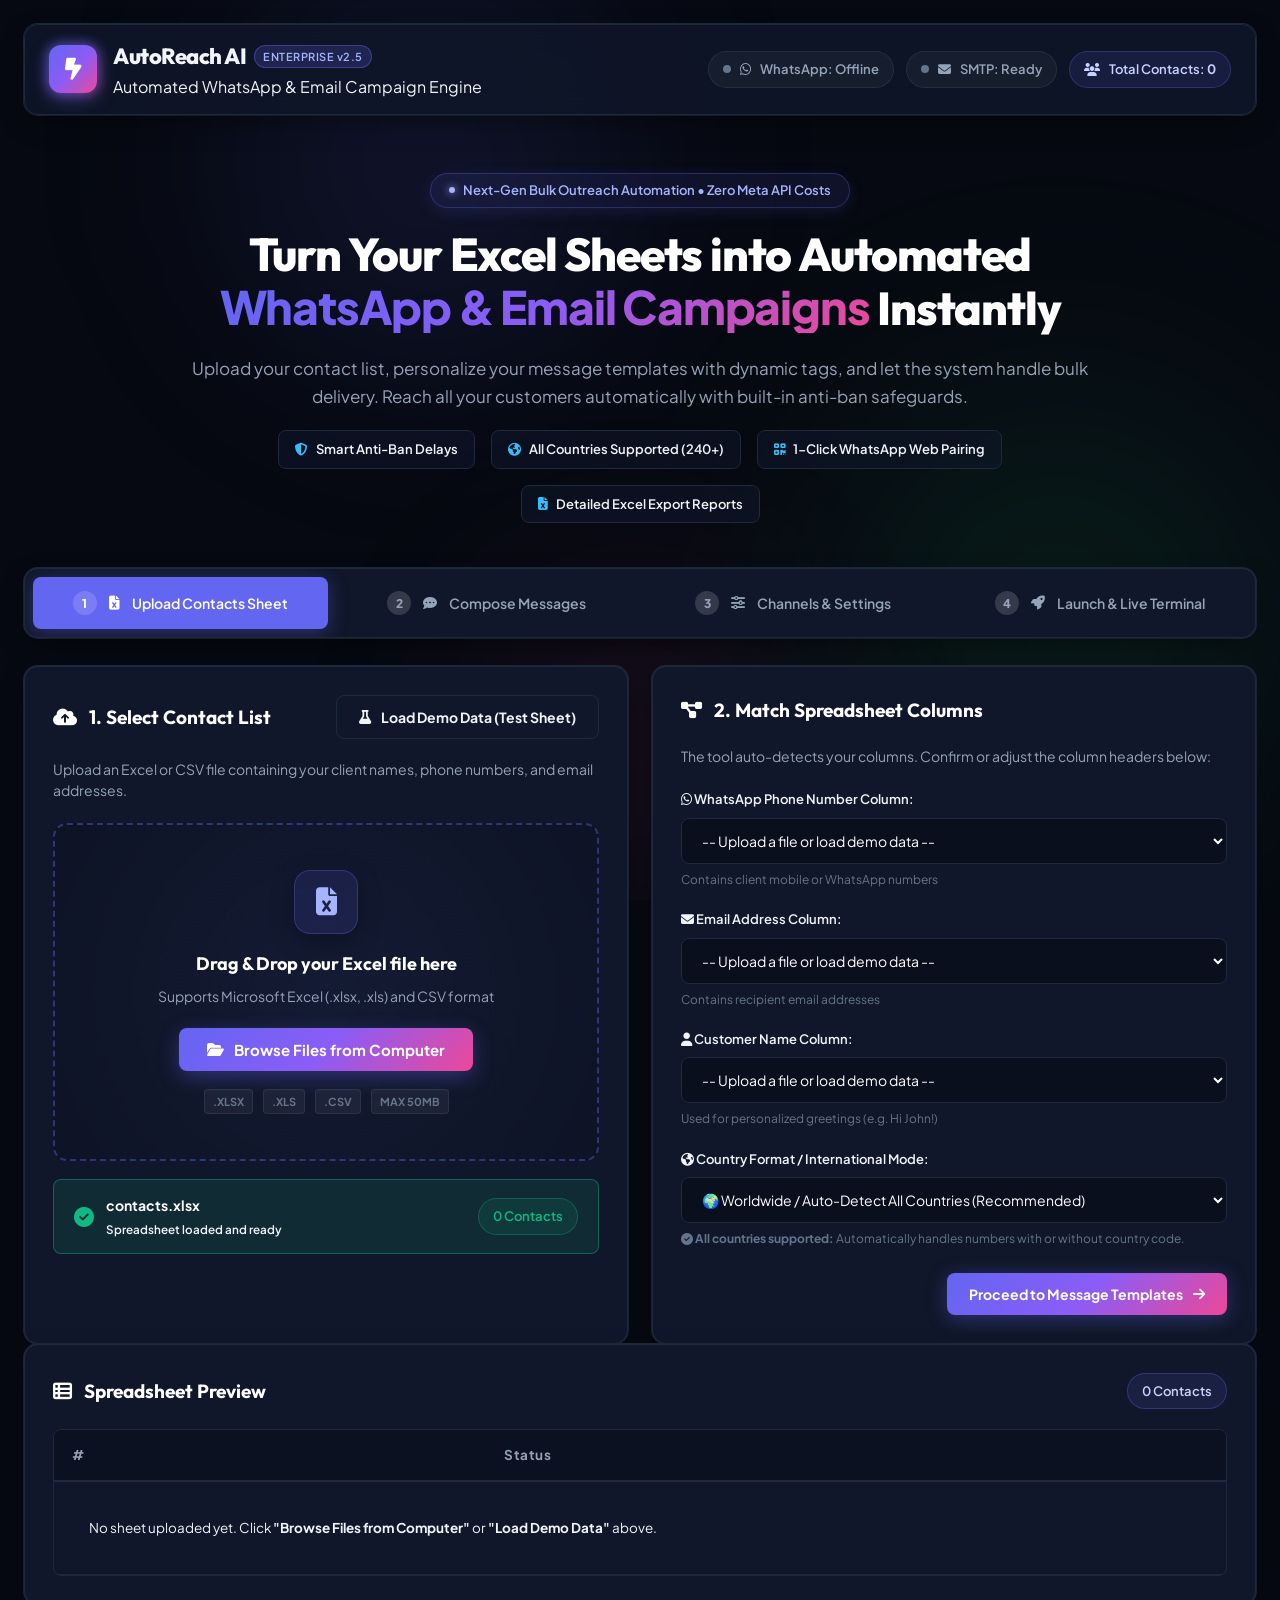
==== commit 8e6a3a64: "feat: customize dynamic message templates and sample data for travel clients" ====
--- a/templates/index.html
+++ b/templates/index.html
@@ -1347,14 +1347,14 @@
                         </div>
                         <div class="form-group">
                             <label class="form-label">Message Body:</label>
-                            <textarea id="waMessageText" class="form-textarea" rows="7" placeholder="Hello {Name},&#10;&#10;We are reaching out regarding our special service offer...&#10;&#10;Best regards,&#10;Our Company">Hello {Name},
-
-We hope you are having a wonderful day! We are reaching out regarding an exclusive update for {Company}. 
-
-Please feel free to reply directly to this message if you have any questions or would like more details.
-
-Best regards,
-Business Outreach Team</textarea>
+                            <textarea id="waMessageText" class="form-textarea" rows="7" placeholder="Hello {Name},&#10;&#10;We are reaching out regarding our special service offer...&#10;&#10;Best regards,&#10;Our Company">Hello {Traveler Name}! ✈️
+
+Your travel booking update for {Destination} ({Package}) on {Travel Date} is confirmed!
+
+Your booking status is: {Status}. Please let us know if you require airport transfer or travel assistance.
+
+Safe travels!
+Travel & Tours Team</textarea>
                             <small class="help-text">The live phone screen on the right shows how this message appears on mobile devices.</small>
                         </div>
                     </div>
@@ -1366,20 +1366,24 @@
                         </div>
                         <div class="form-group">
                             <label class="form-label">Email Subject:</label>
-                            <input type="text" id="emailSubject" class="form-input" value="Special Update for {Name}">
+                            <input type="text" id="emailSubject" class="form-input" value="Travel Booking Update for {Traveler Name} - {Destination}">
                         </div>
                         <div class="form-group">
                             <label class="form-label">Email Body:</label>
-                            <textarea id="emailBody" class="form-textarea" rows="6" placeholder="Dear {Name},&#10;&#10;We are pleased to introduce...&#10;&#10;Best regards,&#10;Your Team">Dear {Name},
-
-We hope this email finds you well. 
-
-This is a personalized follow-up regarding our services for {Company}. We would love to assist you with any inquiries or requests you may have.
-
-Feel free to reply directly to this email at any time.
-
-Sincerely,
-Client Success Team</textarea>
+                            <textarea id="emailBody" class="form-textarea" rows="6" placeholder="Dear {Name},&#10;&#10;We are pleased to introduce...&#10;&#10;Best regards,&#10;Your Team">Dear {Traveler Name},
+
+We hope you are excited for your upcoming journey! Here are your travel booking details:
+
+- Traveler Name: {Traveler Name}
+- Destination: {Destination}
+- Departure Date: {Travel Date}
+- Selected Package: {Package}
+- Status: {Status}
+
+Please reply directly to this email if you need any ticket or visa adjustments.
+
+Wishing you safe travels!
+Travel Reservations Desk</textarea>
                         </div>
 
                         <div style="margin-top: 20px; display: flex; justify-content: space-between; align-items: center;">
@@ -1407,7 +1411,7 @@
                             <div class="phone-screen-header">
                                 <div class="phone-avatar">C</div>
                                 <div class="phone-contact-info">
-                                    <div class="phone-contact-name" id="mockupContactName">Ali Khan</div>
+                                    <div class="phone-contact-name" id="mockupContactName">Muhammad Rizwan</div>
                                     <div class="phone-contact-status">online</div>
                                 </div>
                                 <i class="fa-solid fa-video text-muted"></i>
@@ -1416,7 +1420,7 @@
 
                             <div class="phone-chat-body">
                                 <div class="wa-message-bubble">
-                                    <div id="mockupMessageText">Hello Ali Khan!
+                                    <div id="mockupMessageText">Hello Muhammad Rizwan!
 
 We hope you are having a wonderful day! We are reaching out regarding an exclusive update.</div>
                                     <div class="wa-bubble-footer">
@@ -1805,7 +1809,7 @@
     // Update Phone Mockup with First Contact Name
     if (data.preview && data.preview.length > 0 && data.detected.name) {
         const firstContact = data.preview[0];
-        const firstName = firstContact[data.detected.name] || 'Ali Khan';
+        const firstName = firstContact[data.detected.name] || 'Muhammad Rizwan';
         const mockupName = document.getElementById('mockupContactName');
         if (mockupName) mockupName.innerText = firstName;
         updateMockupText();
@@ -1918,7 +1922,7 @@
     const mockupBubble = document.getElementById('mockupMessageText');
     if (!waText || !mockupBubble) return;
 
-    let sampleName = 'Ali Khan';
+    let sampleName = 'Muhammad Rizwan';
     if (samplePreviewRows && samplePreviewRows.length > 0) {
         const nameCol = document.getElementById('mapName')?.value;
         if (nameCol && samplePreviewRows[0][nameCol]) {
